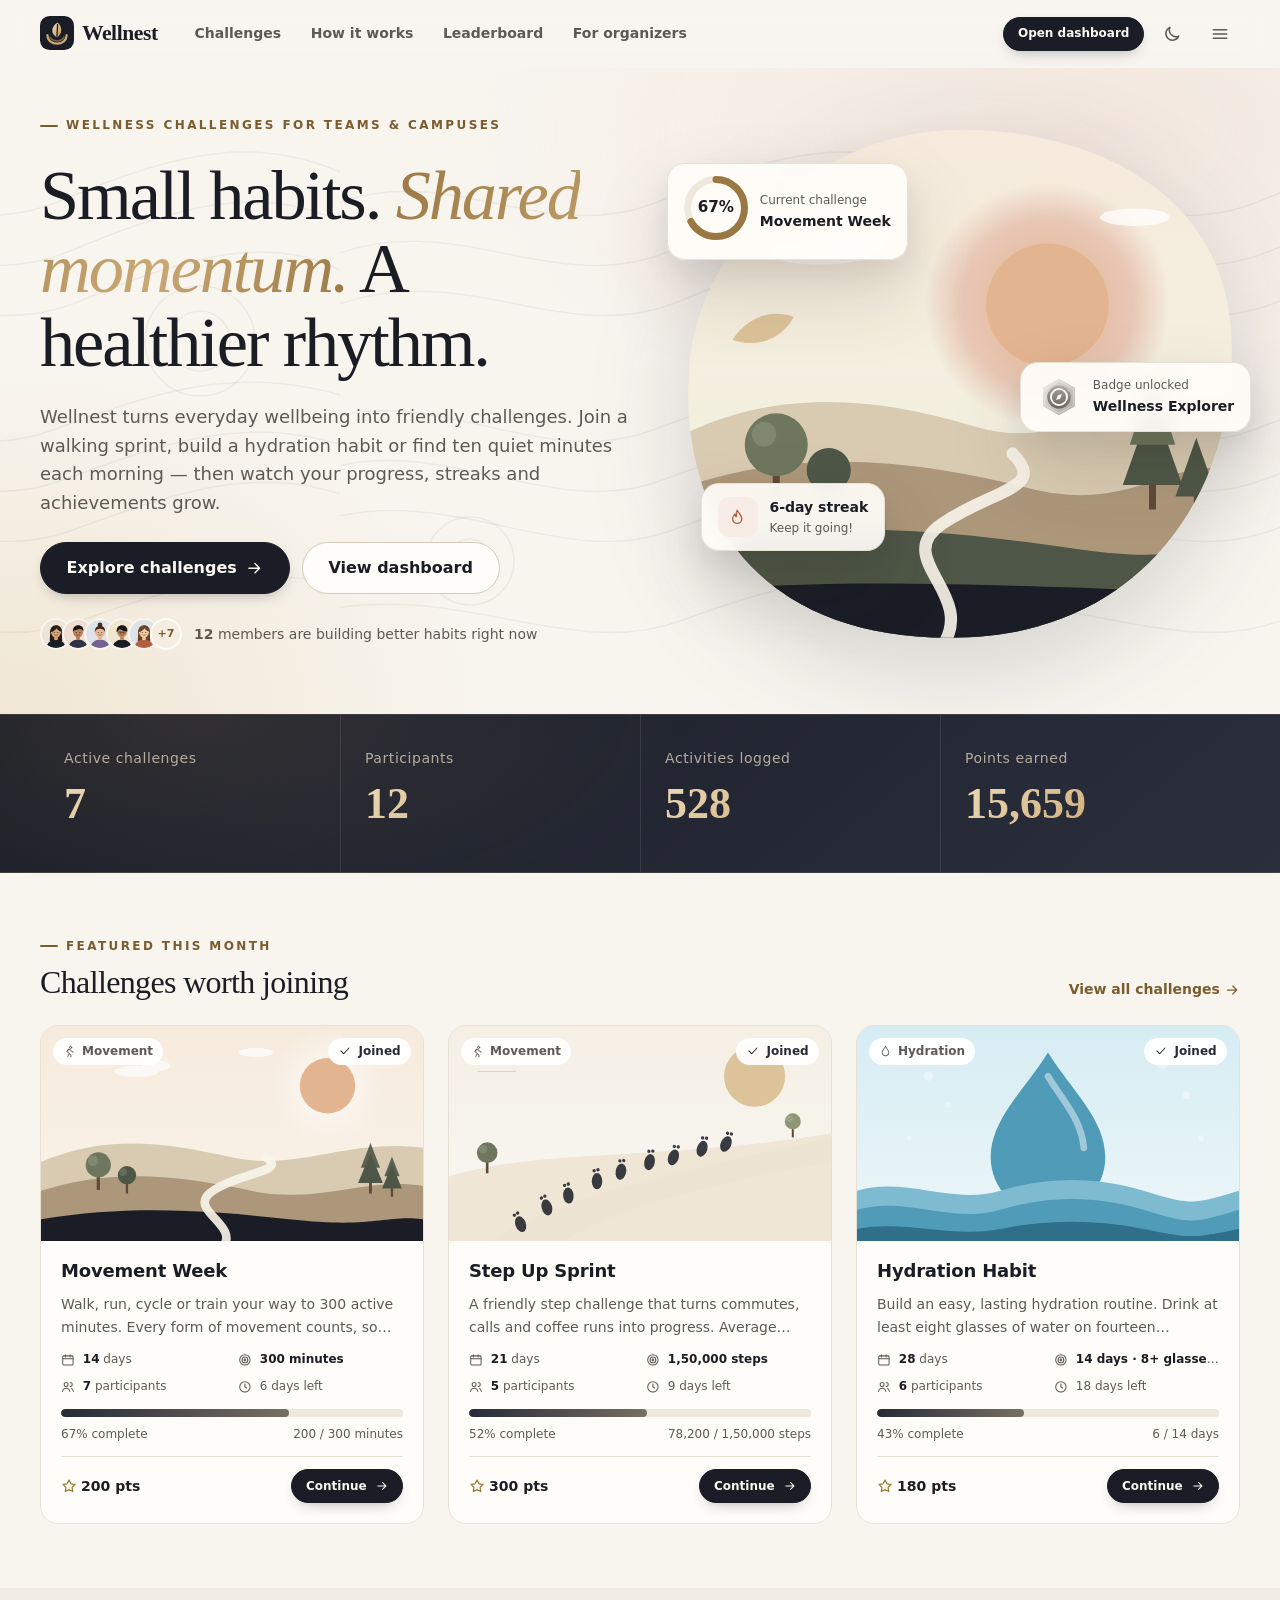
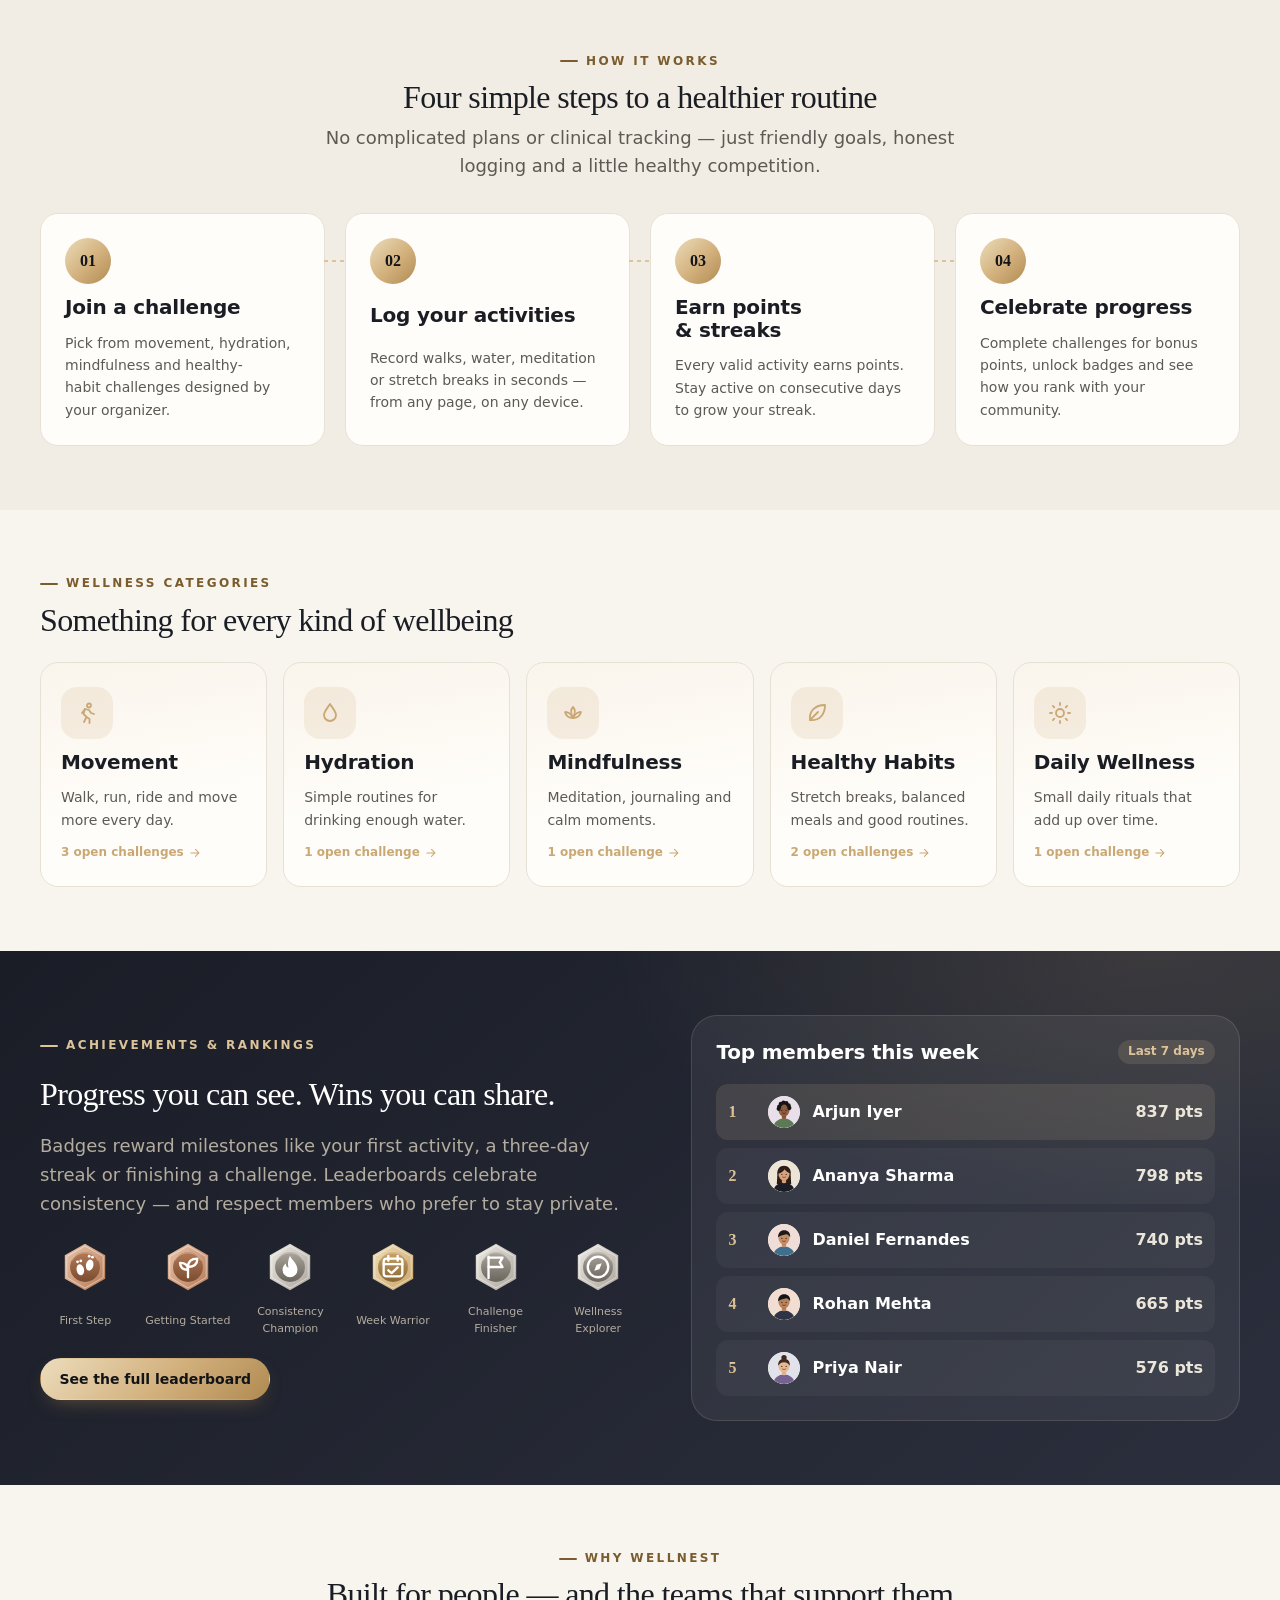
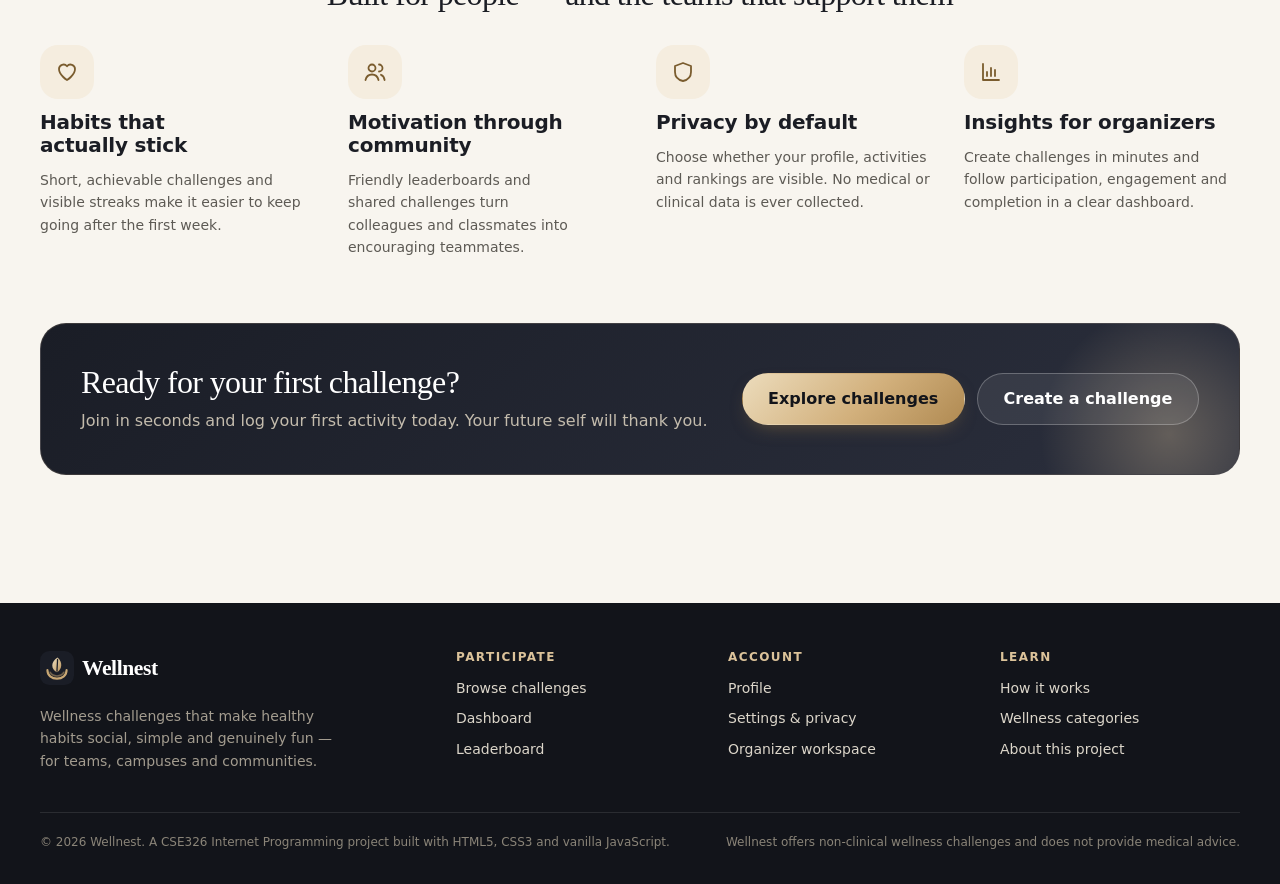
==== index.html @ 933dade9 "Build Wellnest wellness challenge platform Static HTML5/CSS3/vanilla JS app for CSE326: participant " ====
<!DOCTYPE html>
<html lang="en">
<head>
  <meta charset="UTF-8">
  <meta name="viewport" content="width=device-width, initial-scale=1">
  <title>Wellnest — Wellness challenges that build lasting habits</title>
  <meta name="description" content="Wellnest is a wellness challenge platform where organizations create non-clinical challenges and participants log activities, earn points, unlock achievements and climb leaderboards.">
  <meta name="theme-color" content="#1A1D26">
  <link rel="icon" href="static/assets/icons/favicon.svg" type="image/svg+xml">
  <link rel="stylesheet" href="static/css/main.css">
  <link rel="stylesheet" href="static/css/components.css">
  <link rel="stylesheet" href="static/css/pages.css">
  <link rel="stylesheet" href="static/css/responsive.css">
  <script src="static/js/theme-init.js"></script>
  <script type="module" src="static/js/pages/home.js"></script>
</head>
<body data-page="home">
  <a class="skip-link" href="#main">Skip to main content</a>
  <header class="site-header site-header--landing" id="site-header"></header>

  <main id="main" class="site-main site-main--flush" tabindex="-1">
    <!-- Hero -->
    <section class="hero" aria-labelledby="hero-title">
      <div class="container hero__inner">
        <div class="hero__copy reveal">
          <p class="eyebrow">Wellness challenges for teams &amp; campuses</p>
          <h1 id="hero-title" class="hero__title">Small habits. <em>Shared momentum.</em> A healthier rhythm.</h1>
          <p class="lead">Wellnest turns everyday wellbeing into friendly challenges. Join a walking sprint, build a hydration habit or find ten quiet minutes each morning — then watch your progress, streaks and achievements grow.</p>
          <div class="hero__actions">
            <a class="btn btn--primary btn--lg" href="challenges.html">Explore challenges
              <svg class="icon" aria-hidden="true"><use href="static/assets/icons/sprite.svg#arrow-right"></use></svg>
            </a>
            <a class="btn btn--lg" href="dashboard.html">View dashboard</a>
          </div>
          <div class="hero__social" data-hero-social>
            <div class="avatar-stack" data-hero-avatars></div>
            <p class="small muted"><strong data-hero-members>—</strong> members are building better habits right now</p>
          </div>
        </div>

        <div class="hero__visual" aria-hidden="true">
          <img class="hero__art" src="static/assets/images/backgrounds/hero-landscape.svg" alt="" width="640" height="600">
          <div class="float-card float-card--ring">
            <div data-hero-ring></div>
            <div>
              <p class="float-card__label">Current challenge</p>
              <p class="float-card__title" data-hero-challenge>Movement Week</p>
            </div>
          </div>
          <div class="float-card float-card--streak">
            <span class="float-card__icon"><svg class="icon"><use href="static/assets/icons/sprite.svg#flame"></use></svg></span>
            <div>
              <p class="float-card__title"><span data-hero-streak>0</span>-day streak</p>
              <p class="float-card__label">Keep it going!</p>
            </div>
          </div>
          <div class="float-card float-card--badge">
            <img src="static/assets/images/badges/consistency-champion.svg" alt="" width="44" height="44" data-hero-badge-img>
            <div>
              <p class="float-card__label">Badge unlocked</p>
              <p class="float-card__title" data-hero-badge>Consistency Champion</p>
            </div>
          </div>
        </div>
      </div>
    </section>

    <!-- Platform statistics -->
    <section class="stats-band" aria-labelledby="stats-title">
      <div class="container">
        <h2 id="stats-title" class="visually-hidden">Platform statistics</h2>
        <dl class="stats-band__grid" data-platform-stats>
          <div><dt>Active challenges</dt><dd data-stat="challenges">—</dd></div>
          <div><dt>Participants</dt><dd data-stat="participants">—</dd></div>
          <div><dt>Activities logged</dt><dd data-stat="activities">—</dd></div>
          <div><dt>Points earned</dt><dd data-stat="points">—</dd></div>
        </dl>
      </div>
    </section>

    <!-- Featured challenges -->
    <section class="section" aria-labelledby="featured-title">
      <div class="container">
        <div class="section-header">
          <div>
            <p class="eyebrow">Featured this month</p>
            <h2 id="featured-title">Challenges worth joining</h2>
          </div>
          <a class="link-btn" href="challenges.html">View all challenges
            <svg class="icon" aria-hidden="true"><use href="static/assets/icons/sprite.svg#arrow-right"></use></svg>
          </a>
        </div>
        <div class="card-grid" data-featured-challenges aria-live="polite">
          <div class="skeleton skeleton--card"></div>
          <div class="skeleton skeleton--card"></div>
          <div class="skeleton skeleton--card"></div>
        </div>
      </div>
    </section>

    <!-- How it works -->
    <section class="section section--tinted" id="how-it-works" aria-labelledby="how-title">
      <div class="container">
        <div class="section-header section-header--center">
          <div>
            <p class="eyebrow">How it works</p>
            <h2 id="how-title">Four simple steps to a healthier routine</h2>
            <p class="lead">No complicated plans or clinical tracking — just friendly goals, honest logging and a little healthy competition.</p>
          </div>
        </div>
        <ol class="steps" role="list">
          <li class="step">
            <span class="step__number">01</span>
            <h3>Join a challenge</h3>
            <p>Pick from movement, hydration, mindfulness and healthy-habit challenges designed by your organizer.</p>
          </li>
          <li class="step">
            <span class="step__number">02</span>
            <h3>Log your activities</h3>
            <p>Record walks, water, meditation or stretch breaks in seconds — from any page, on any device.</p>
          </li>
          <li class="step">
            <span class="step__number">03</span>
            <h3>Earn points &amp; streaks</h3>
            <p>Every valid activity earns points. Stay active on consecutive days to grow your streak.</p>
          </li>
          <li class="step">
            <span class="step__number">04</span>
            <h3>Celebrate progress</h3>
            <p>Complete challenges for bonus points, unlock badges and see how you rank with your community.</p>
          </li>
        </ol>
      </div>
    </section>

    <!-- Categories -->
    <section class="section" id="categories" aria-labelledby="categories-title">
      <div class="container">
        <div class="section-header">
          <div>
            <p class="eyebrow">Wellness categories</p>
            <h2 id="categories-title">Something for every kind of wellbeing</h2>
          </div>
        </div>
        <ul class="category-grid" role="list" data-categories></ul>
      </div>
    </section>

    <!-- Achievements & leaderboard preview -->
    <section class="section section--dark" aria-labelledby="community-title">
      <div class="container community">
        <div class="community__intro">
          <p class="eyebrow eyebrow--light">Achievements &amp; rankings</p>
          <h2 id="community-title">Progress you can see. Wins you can share.</h2>
          <p class="lead">Badges reward milestones like your first activity, a three-day streak or finishing a challenge. Leaderboards celebrate consistency — and respect members who prefer to stay private.</p>
          <div class="badge-showcase" data-badge-showcase></div>
          <a class="btn btn--accent" href="leaderboard.html">See the full leaderboard</a>
        </div>
        <div class="leader-preview" aria-labelledby="leader-preview-title">
          <div class="split">
            <h3 id="leader-preview-title">Top members this week</h3>
            <span class="pill">Last 7 days</span>
          </div>
          <ol class="leader-preview__list" role="list" data-leader-preview>
            <li class="skeleton skeleton--text"></li>
            <li class="skeleton skeleton--text"></li>
            <li class="skeleton skeleton--text"></li>
          </ol>
        </div>
      </div>
    </section>

    <!-- Benefits -->
    <section class="section" aria-labelledby="benefits-title">
      <div class="container">
        <div class="section-header section-header--center">
          <div>
            <p class="eyebrow">Why Wellnest</p>
            <h2 id="benefits-title">Built for people — and the teams that support them</h2>
          </div>
        </div>
        <div class="benefits">
          <article class="benefit">
            <span class="benefit__icon"><svg class="icon icon--lg" aria-hidden="true"><use href="static/assets/icons/sprite.svg#heart"></use></svg></span>
            <h3>Habits that actually stick</h3>
            <p>Short, achievable challenges and visible streaks make it easier to keep going after the first week.</p>
          </article>
          <article class="benefit">
            <span class="benefit__icon"><svg class="icon icon--lg" aria-hidden="true"><use href="static/assets/icons/sprite.svg#users"></use></svg></span>
            <h3>Motivation through community</h3>
            <p>Friendly leaderboards and shared challenges turn colleagues and classmates into encouraging teammates.</p>
          </article>
          <article class="benefit">
            <span class="benefit__icon"><svg class="icon icon--lg" aria-hidden="true"><use href="static/assets/icons/sprite.svg#shield"></use></svg></span>
            <h3>Privacy by default</h3>
            <p>Choose whether your profile, activities and rankings are visible. No medical or clinical data is ever collected.</p>
          </article>
          <article class="benefit">
            <span class="benefit__icon"><svg class="icon icon--lg" aria-hidden="true"><use href="static/assets/icons/sprite.svg#chart"></use></svg></span>
            <h3>Insights for organizers</h3>
            <p>Create challenges in minutes and follow participation, engagement and completion in a clear dashboard.</p>
          </article>
        </div>
      </div>
    </section>

    <!-- Final call to action -->
    <section class="section section--flush-top" aria-labelledby="cta-title">
      <div class="container">
        <div class="cta-band">
          <div>
            <h2 id="cta-title">Ready for your first challenge?</h2>
            <p>Join in seconds and log your first activity today. Your future self will thank you.</p>
          </div>
          <div class="cluster">
            <a class="btn btn--accent btn--lg" href="challenges.html">Explore challenges</a>
            <a class="btn btn--lg btn--on-dark" href="organizer.html">Create a challenge</a>
          </div>
        </div>
      </div>
    </section>
  </main>

  <footer class="site-footer" id="site-footer"></footer>
  <div id="sr-announcer" class="visually-hidden" aria-live="polite" aria-atomic="true"></div>
</body>
</html>
---- static/css/main.css ----
/* ==========================================================================
   Wellnest — main.css
   Design tokens, reset, base typography, layout primitives, header & footer.
   ========================================================================== */

/* ---------- 1. Design tokens (CSS custom properties) ----------
   Palette: midnight ink, warm ivory and champagne gold,
   with muted clay and stone as supporting neutrals. */
:root {
  /* Midnight ink — primary brand colour */
  --ink-950: #0b0c10;
  --ink-900: #12141a;
  --ink-800: #1a1d26;
  --ink-700: #272b37;
  --ink-600: #3a3f4f;
  --ink-500: #5a6072;

  /* Champagne gold — accent */
  --gold-700: #7a5c2e;
  --gold-600: #9a7743;
  --gold-500: #b8925a;
  --gold-400: #c9a874;
  --gold-300: #dcc39a;
  --gold-200: #ebdcc0;
  --gold-100: #f6efe2;

  /* Clay & stone — supporting neutrals */
  --clay-400: #c4907c;
  --clay-200: #ecd5ca;
  --clay-100: #f7ece6;
  --stone-400: #a39b8e;
  --stone-300: #c9c1b4;
  --stone-200: #e4ded3;
  --stone-100: #f1ece4;
  --ivory: #faf7f2;
  --ink-text: #1b1d24;

  /* Signature gradients */
  --gradient-ink: linear-gradient(140deg, #1a1d26 0%, #2b2f3d 100%);
  --gradient-gold: linear-gradient(135deg, #ecdcbc 0%, #d2b07c 55%, #b08a52 100%);

  /* Category colours — muted jewel tones */
  --cat-movement: #b0603f;
  --cat-hydration: #3f6f8c;
  --cat-mindfulness: #75628f;
  --cat-healthy-habits: #5b7a55;
  --cat-daily-wellness: #9a752b;

  /* Semantic tokens — light theme */
  --color-bg: #f8f5ef;
  --color-bg-alt: #f2ede4;
  --color-surface: #fffdf9;
  --color-surface-2: #f6f2ea;
  --color-surface-3: #eee8dd;
  --color-elevated: #fffdf9;
  --color-text: var(--ink-text);
  --color-text-muted: #5d5a54;
  --color-text-subtle: #75716a;
  --color-border: #e7e0d4;
  --color-border-strong: #d4cab9;
  --color-primary: var(--ink-800);
  --color-primary-hover: var(--ink-700);
  --color-on-primary: #fbf8f2;
  --color-accent: var(--gold-300);
  --color-on-accent: var(--ink-900);
  --color-highlight: #f5eddf;
  --color-link: var(--gold-700);
  --color-success: #3f7a57;
  --color-success-bg: #e7f0e9;
  --color-warning: #8f6418;
  --color-warning-bg: #f7eed9;
  --color-danger: #a8443a;
  --color-danger-bg: #f8e6e2;
  --color-info: #3d6680;
  --color-info-bg: #e5edf2;
  --color-focus: var(--gold-600);
  --color-overlay: rgba(11, 12, 16, 0.5);
  --chart-grid: #ebe4d8;

  /* Typography */
  --font-sans: ui-sans-serif, system-ui, -apple-system, "Segoe UI", Roboto, "Helvetica Neue", Arial, sans-serif;
  --font-display: "Iowan Old Style", "Palatino Linotype", Palatino, "Book Antiqua", ui-serif, Georgia, serif;
  --font-mono: ui-monospace, "SF Mono", Menlo, Consolas, monospace;
  --text-xs: 0.75rem;
  --text-sm: 0.875rem;
  --text-base: 1rem;
  --text-md: 1.125rem;
  --text-lg: 1.25rem;
  --text-xl: 1.5rem;
  --text-2xl: clamp(1.6rem, 1.3rem + 1.2vw, 2rem);
  --text-3xl: clamp(2rem, 1.5rem + 2vw, 2.75rem);
  --text-hero: clamp(2.5rem, 1.6rem + 4vw, 4.4rem);
  --leading-tight: 1.15;
  --leading-normal: 1.6;

  /* Spacing scale */
  --space-1: 0.25rem;
  --space-2: 0.5rem;
  --space-3: 0.75rem;
  --space-4: 1rem;
  --space-5: 1.25rem;
  --space-6: 1.5rem;
  --space-8: 2rem;
  --space-10: 2.5rem;
  --space-12: 3rem;
  --space-16: 4rem;
  --space-20: 5rem;

  /* Shape & depth — soft, warm-toned shadows */
  --radius-sm: 8px;
  --radius-md: 12px;
  --radius-lg: 18px;
  --radius-xl: 26px;
  --radius-pill: 999px;
  --shadow-xs: 0 1px 2px rgba(26, 29, 38, 0.05);
  --shadow-sm: 0 1px 3px rgba(26, 29, 38, 0.05), 0 6px 16px rgba(60, 46, 26, 0.04);
  --shadow-md: 0 4px 12px rgba(26, 29, 38, 0.05), 0 16px 40px rgba(60, 46, 26, 0.08);
  --shadow-lg: 0 14px 30px rgba(26, 29, 38, 0.08), 0 34px 80px rgba(60, 46, 26, 0.14);

  /* Motion */
  --ease-out: cubic-bezier(0.22, 1, 0.36, 1);
  --duration-fast: 140ms;
  --duration: 240ms;
  --duration-slow: 420ms;

  /* Layout */
  --container: 1200px;
  --header-height: 68px;
  --gutter: clamp(1rem, 0.5rem + 2vw, 2rem);

  color-scheme: light;
}

/* Dark theme tokens: applied explicitly ... */
:root[data-theme="dark"] {
  --color-bg: #0e0f13;
  --color-bg-alt: #121318;
  --color-surface: #16181e;
  --color-surface-2: #1b1d24;
  --color-surface-3: #23252e;
  --color-elevated: #1c1e26;
  --color-text: #efe9de;
  --color-text-muted: #aba497;
  --color-text-subtle: #8c8579;
  --color-border: #2a2c35;
  --color-border-strong: #3a3c47;
  --color-primary: var(--gold-300);
  --color-primary-hover: var(--gold-200);
  --color-on-primary: var(--ink-950);
  --color-accent: var(--gold-300);
  --color-on-accent: var(--ink-950);
  --color-highlight: #252119;
  --color-link: var(--gold-300);
  --color-success: #8cc7a0;
  --color-success-bg: #17271e;
  --color-warning: #e2bb72;
  --color-warning-bg: #2e2515;
  --color-danger: #e8958a;
  --color-danger-bg: #33191a;
  --color-info: #93bcd6;
  --color-info-bg: #152431;
  --color-focus: var(--gold-300);
  --color-overlay: rgba(0, 0, 0, 0.65);
  --chart-grid: #262833;
  --cat-movement: #d98a69;
  --cat-hydration: #7fb0cc;
  --cat-mindfulness: #a895c4;
  --cat-healthy-habits: #95b58c;
  --cat-daily-wellness: #d4ad5e;
  --shadow-xs: 0 1px 2px rgba(0, 0, 0, 0.3);
  --shadow-sm: 0 1px 3px rgba(0, 0, 0, 0.35);
  --shadow-md: 0 10px 28px rgba(0, 0, 0, 0.4);
  --shadow-lg: 0 28px 70px rgba(0, 0, 0, 0.55);
  color-scheme: dark;
}

/* ... or automatically (before JavaScript runs) when the OS is dark */
@media (prefers-color-scheme: dark) {
  :root:not([data-theme="light"]):not([data-theme="dark"]) {
    --color-bg: #0e0f13;
    --color-bg-alt: #121318;
    --color-surface: #16181e;
    --color-surface-2: #1b1d24;
    --color-surface-3: #23252e;
    --color-elevated: #1c1e26;
    --color-text: #efe9de;
    --color-text-muted: #aba497;
    --color-text-subtle: #8c8579;
    --color-border: #2a2c35;
    --color-border-strong: #3a3c47;
    --color-primary: var(--gold-300);
    --color-primary-hover: var(--gold-200);
    --color-on-primary: var(--ink-950);
    --color-accent: var(--gold-300);
    --color-on-accent: var(--ink-950);
    --color-highlight: #252119;
    --color-link: var(--gold-300);
    --color-success: #8cc7a0;
    --color-success-bg: #17271e;
    --color-warning: #e2bb72;
    --color-warning-bg: #2e2515;
    --color-danger: #e8958a;
    --color-danger-bg: #33191a;
    --color-info: #93bcd6;
    --color-info-bg: #152431;
    --color-focus: var(--gold-300);
    --color-overlay: rgba(0, 0, 0, 0.65);
    --chart-grid: #262833;
    --cat-movement: #d98a69;
    --cat-hydration: #7fb0cc;
    --cat-mindfulness: #a895c4;
    --cat-healthy-habits: #95b58c;
    --cat-daily-wellness: #d4ad5e;
    --shadow-xs: 0 1px 2px rgba(0, 0, 0, 0.3);
    --shadow-sm: 0 1px 3px rgba(0, 0, 0, 0.35);
    --shadow-md: 0 10px 28px rgba(0, 0, 0, 0.4);
    --shadow-lg: 0 28px 70px rgba(0, 0, 0, 0.55);
    color-scheme: dark;
}
}

/* ---------- 2. Reset & base ---------- */
*,
*::before,
*::after {
  box-sizing: border-box;
}

* {
  margin: 0;
}

html {
  -webkit-text-size-adjust: 100%;
  scroll-behavior: smooth;
  scroll-padding-top: calc(var(--header-height) + 1rem);
}

body {
  min-height: 100vh;
  display: flex;
  flex-direction: column;
  background-color: var(--color-bg);
  color: var(--color-text);
  font-family: var(--font-sans);
  font-size: var(--text-base);
  line-height: var(--leading-normal);
  -webkit-font-smoothing: antialiased;
  text-rendering: optimizeLegibility;
  transition: background-color var(--duration) ease, color var(--duration) ease;
}

img,
svg,
picture {
  display: block;
  max-width: 100%;
}

img {
  height: auto;
}

input,
button,
textarea,
select {
  font: inherit;
  color: inherit;
}

button {
  cursor: pointer;
  background: none;
  border: 0;
}

button:disabled {
  cursor: not-allowed;
}

a {
  color: var(--color-link);
  text-decoration-thickness: 1px;
  text-underline-offset: 3px;
}

a:hover {
  text-decoration-thickness: 2px;
}

ul[role="list"],
ol[role="list"] {
  list-style: none;
  padding: 0;
}

table {
  border-collapse: collapse;
  width: 100%;
}

::selection {
  background: var(--gold-300);
  color: var(--ink-900);
}

/* Visible, consistent keyboard focus */
:focus-visible {
  outline: 3px solid var(--color-focus);
  outline-offset: 2px;
  border-radius: 6px;
}

:focus:not(:focus-visible) {
  outline: none;
}

/* ---------- 3. Typography ---------- */
h1,
h2,
h3,
h4 {
  line-height: var(--leading-tight);
  color: var(--color-text);
  text-wrap: balance;
}

h1,
h2,
.display {
  font-family: var(--font-display);
  font-weight: 500;
  letter-spacing: -0.02em;
}

h1 {
  font-size: var(--text-3xl);
}

h2 {
  font-size: var(--text-2xl);
}

h3 {
  font-size: var(--text-lg);
  font-weight: 650;
  letter-spacing: -0.01em;
}

h4 {
  font-size: var(--text-base);
  font-weight: 650;
}

p {
  text-wrap: pretty;
}

.eyebrow {
  display: inline-flex;
  align-items: center;
  gap: var(--space-2);
  font-size: var(--text-xs);
  font-weight: 700;
  letter-spacing: 0.2em;
  text-transform: uppercase;
  color: var(--color-link);
}

.eyebrow::before {
  content: "";
  width: 18px;
  height: 2px;
  border-radius: 2px;
  background: currentColor;
}

.lead {
  font-size: var(--text-md);
  color: var(--color-text-muted);
  max-width: 60ch;
}

.muted {
  color: var(--color-text-muted);
}

.small {
  font-size: var(--text-sm);
}

.tabular {
  font-variant-numeric: tabular-nums;
}

/* ---------- 4. Layout primitives ---------- */
.container {
  width: min(100% - 2 * var(--gutter), var(--container));
  margin-inline: auto;
}

.site-main {
  flex: 1;
  padding-block: var(--space-8) var(--space-16);
}

.site-main--flush {
  padding-top: 0;
}

.section {
  padding-block: var(--space-16);
}

.section-header {
  display: flex;
  flex-wrap: wrap;
  align-items: flex-end;
  justify-content: space-between;
  gap: var(--space-4);
  margin-bottom: var(--space-6);
}

.section-header > div {
  display: grid;
  gap: var(--space-2);
}

.section-title {
  font-size: var(--text-xl);
  font-family: var(--font-display);
  font-weight: 600;
}

.stack {
  display: grid;
  gap: var(--space-4);
}

.cluster {
  display: flex;
  flex-wrap: wrap;
  align-items: center;
  gap: var(--space-3);
}

.split {
  display: flex;
  align-items: center;
  justify-content: space-between;
  gap: var(--space-4);
}

.visually-hidden {
  position: absolute !important;
  width: 1px;
  height: 1px;
  padding: 0;
  margin: -1px;
  overflow: hidden;
  clip: rect(0 0 0 0);
  white-space: nowrap;
  border: 0;
}

.skip-link {
  position: absolute;
  left: var(--space-4);
  top: -100px;
  z-index: 1000;
  padding: var(--space-2) var(--space-4);
  border-radius: var(--radius-sm);
  background: var(--color-primary);
  color: var(--color-on-primary);
  font-weight: 600;
  transition: top var(--duration-fast) ease;
}

.skip-link:focus {
  top: var(--space-3);
}

[hidden] {
  display: none !important;
}

/* ---------- 5. Site header & navigation ---------- */
.site-header {
  position: sticky;
  top: 0;
  z-index: 100;
  height: var(--header-height);
  background: color-mix(in srgb, var(--color-bg) 82%, transparent);
  backdrop-filter: saturate(160%) blur(14px);
  -webkit-backdrop-filter: saturate(160%) blur(14px);
  border-bottom: 1px solid transparent;
  transition: border-color var(--duration) ease, box-shadow var(--duration) ease;
}

.site-header.is-scrolled {
  border-bottom-color: var(--color-border);
  box-shadow: var(--shadow-xs);
}

.header-inner {
  height: 100%;
  display: flex;
  align-items: center;
  gap: var(--space-6);
}

.brand {
  display: inline-flex;
  align-items: center;
  gap: var(--space-2);
  color: var(--color-text);
  text-decoration: none;
  font-family: var(--font-display);
  font-size: 1.35rem;
  font-weight: 650;
  letter-spacing: -0.02em;
  flex-shrink: 0;
}

.brand img {
  width: 34px;
  height: 34px;
}

.brand:hover {
  text-decoration: none;
}

.primary-nav {
  flex: 1;
}

.nav-list {
  display: flex;
  align-items: center;
  gap: var(--space-1);
  list-style: none;
  padding: 0;
}

.nav-link {
  position: relative;
  display: inline-flex;
  align-items: center;
  gap: var(--space-2);
  padding: 0.5rem 0.8rem;
  border-radius: var(--radius-pill);
  color: var(--color-text-muted);
  font-size: var(--text-sm);
  font-weight: 600;
  text-decoration: none;
  transition: color var(--duration-fast) ease, background-color var(--duration-fast) ease;
}

.nav-link:hover {
  color: var(--color-text);
  background: var(--color-surface-3);
  text-decoration: none;
}

.nav-link[aria-current="page"] {
  color: var(--color-text);
  background: var(--color-highlight);
}

.nav-link[aria-current="page"]::after {
  content: "";
  position: absolute;
  left: 50%;
  bottom: 2px;
  width: 4px;
  height: 4px;
  border-radius: 50%;
  background: var(--color-link);
  transform: translateX(-50%);
}

.nav-link .icon {
  display: none;
}

.header-actions {
  display: flex;
  align-items: center;
  gap: var(--space-2);
  margin-left: auto;
}

.header-avatar {
  display: inline-flex;
  border-radius: 50%;
  padding: 2px;
  border: 2px solid var(--color-border);
  transition: border-color var(--duration-fast) ease;
}

.header-avatar:hover {
  border-color: var(--gold-300);
}

.header-avatar img {
  width: 34px;
  height: 34px;
  border-radius: 50%;
}

.role-switch {
  display: inline-flex;
  padding: 3px;
  border-radius: var(--radius-pill);
  background: var(--color-surface-3);
  font-size: var(--text-xs);
  font-weight: 700;
}

.role-switch a {
  padding: 0.35rem 0.75rem;
  border-radius: var(--radius-pill);
  color: var(--color-text-muted);
  text-decoration: none;
}

.role-switch a[aria-current="true"] {
  background: var(--color-surface);
  color: var(--color-text);
  box-shadow: var(--shadow-xs);
}

.menu-toggle {
  display: none;
}

/* Mobile drawer (activated in responsive.css) */
.mobile-drawer {
  position: fixed;
  inset: 0;
  z-index: 300;
  display: none;
}

.mobile-drawer.is-open {
  display: block;
}

.mobile-drawer__backdrop {
  position: absolute;
  inset: 0;
  background: var(--color-overlay);
  animation: fade-in var(--duration) ease;
}

.mobile-drawer__panel {
  position: absolute;
  top: 0;
  right: 0;
  bottom: 0;
  width: min(86vw, 340px);
  display: flex;
  flex-direction: column;
  gap: var(--space-4);
  padding: var(--space-5);
  overflow-y: auto;
  background: var(--color-surface);
  box-shadow: var(--shadow-lg);
  animation: slide-in-right var(--duration-slow) var(--ease-out);
}

.mobile-drawer__list {
  display: grid;
  gap: var(--space-1);
  list-style: none;
  padding: 0;
}

.mobile-drawer__list .nav-link {
  width: 100%;
  padding: 0.8rem 1rem;
  font-size: var(--text-base);
  border-radius: var(--radius-md);
}

.mobile-drawer__list .nav-link .icon {
  display: block;
}

.mobile-drawer__list .nav-link[aria-current="page"]::after {
  display: none;
}

/* Bottom tab bar for app pages on small screens */
.tab-bar {
  display: none;
}

/* ---------- 6. Footer ---------- */
.site-footer {
  margin-top: auto;
  padding-block: var(--space-12) var(--space-8);
  background: var(--ink-900);
  color: #dcd6ca;
}

.site-footer a {
  color: #dcd6ca;
  text-decoration: none;
}

.site-footer a:hover {
  color: var(--gold-300);
  text-decoration: underline;
}

.footer-grid {
  display: grid;
  grid-template-columns: 1.6fr repeat(3, 1fr);
  gap: var(--space-8);
}

.footer-brand p {
  margin-top: var(--space-3);
  max-width: 34ch;
  color: #a39c8f;
  font-size: var(--text-sm);
}

.footer-brand .brand {
  color: #fff;
}

.footer-col h2 {
  margin-bottom: var(--space-3);
  font-family: var(--font-sans);
  font-size: var(--text-xs);
  font-weight: 700;
  letter-spacing: 0.12em;
  text-transform: uppercase;
  color: var(--gold-300);
}

.footer-col ul {
  display: grid;
  gap: var(--space-2);
  list-style: none;
  padding: 0;
  font-size: var(--text-sm);
}

.footer-bottom {
  display: flex;
  flex-wrap: wrap;
  justify-content: space-between;
  gap: var(--space-3);
  margin-top: var(--space-10);
  padding-top: var(--space-5);
  border-top: 1px solid rgba(255, 255, 255, 0.1);
  font-size: var(--text-xs);
  color: #8a8478;
}

/* ---------- 7. Keyframes ---------- */
@keyframes fade-in {
  from { opacity: 0; }
  to { opacity: 1; }
}

@keyframes rise-in {
  from { opacity: 0; transform: translateY(12px); }
  to { opacity: 1; transform: translateY(0); }
}

@keyframes scale-in {
  from { opacity: 0; transform: translateY(8px) scale(0.97); }
  to { opacity: 1; transform: translateY(0) scale(1); }
}

@keyframes slide-in-right {
  from { transform: translateX(100%); }
  to { transform: translateX(0); }
}

@keyframes shimmer {
  from { background-position: -400px 0; }
  to { background-position: 400px 0; }
}

@keyframes float {
  0%, 100% { transform: translateY(0); }
  50% { transform: translateY(-8px); }
}

@keyframes pulse-ring {
  0% { box-shadow: 0 0 0 0 rgba(201, 168, 116, 0.55); }
  100% { box-shadow: 0 0 0 12px rgba(201, 168, 116, 0); }
}

/* Page entrance */
.reveal {
  animation: rise-in var(--duration-slow) var(--ease-out) both;
}
---- static/css/components.css ----
/* ==========================================================================
   Wellnest — components.css
   Reusable UI components: buttons, surfaces, forms, modal, toast, tabs,
   progress, tables, challenge cards, badges, charts, empty/loading states.
   ========================================================================== */

/* ---------- Icons ---------- */
.icon {
  display: inline-block;
  width: 1.15em;
  height: 1.15em;
  flex-shrink: 0;
  vertical-align: -0.2em;
}

.icon--lg {
  width: 1.5rem;
  height: 1.5rem;
}

/* ---------- Buttons ---------- */
.btn {
  --btn-bg: var(--color-surface);
  --btn-fg: var(--color-text);
  --btn-border: var(--color-border-strong);
  display: inline-flex;
  align-items: center;
  justify-content: center;
  gap: var(--space-2);
  min-height: 42px;
  padding: 0.6rem 1.15rem;
  border: 1px solid var(--btn-border);
  border-radius: var(--radius-pill);
  background: var(--btn-bg);
  color: var(--btn-fg);
  font-size: var(--text-sm);
  font-weight: 650;
  line-height: 1.2;
  text-decoration: none;
  white-space: nowrap;
  transition: background-color var(--duration-fast) ease, border-color var(--duration-fast) ease,
    transform var(--duration-fast) ease, box-shadow var(--duration-fast) ease, color var(--duration-fast) ease;
}

.btn:hover {
  text-decoration: none;
  border-color: var(--color-text-subtle);
}

.btn:active:not(:disabled) {
  transform: translateY(1px) scale(0.99);
}

.btn:disabled,
.btn[aria-disabled="true"] {
  opacity: 0.55;
}

.btn--primary {
  --btn-bg: var(--color-primary);
  --btn-fg: var(--color-on-primary);
  --btn-border: var(--color-primary);
  box-shadow: 0 6px 16px -8px rgba(26, 29, 38, 0.45);
}

.btn--primary:hover {
  --btn-bg: var(--color-primary-hover);
  --btn-border: var(--color-primary-hover);
}

.btn--accent {
  --btn-bg: var(--gold-300);
  --btn-fg: var(--ink-900);
  --btn-border: transparent;
  background-image: var(--gradient-gold);
  box-shadow: 0 8px 20px -10px rgba(154, 119, 67, 0.7);
}

.btn--accent:hover {
  --btn-border: transparent;
  filter: brightness(1.05) saturate(1.05);
}

.btn--ghost {
  --btn-bg: transparent;
  --btn-border: transparent;
}

.btn--ghost:hover {
  --btn-bg: var(--color-surface-3);
  --btn-border: transparent;
}

.btn--danger {
  --btn-bg: var(--color-danger);
  --btn-fg: #fff;
  --btn-border: var(--color-danger);
}

.btn--danger-outline {
  --btn-fg: var(--color-danger);
  --btn-border: color-mix(in srgb, var(--color-danger) 45%, transparent);
}

.btn--sm {
  min-height: 34px;
  padding: 0.4rem 0.85rem;
  font-size: var(--text-xs);
}

.btn--lg {
  min-height: 52px;
  padding: 0.8rem 1.6rem;
  font-size: var(--text-base);
}

.btn--block {
  width: 100%;
}

.icon-btn {
  position: relative;
  display: inline-grid;
  place-items: center;
  width: 40px;
  height: 40px;
  border-radius: 50%;
  color: var(--color-text-muted);
  transition: background-color var(--duration-fast) ease, color var(--duration-fast) ease;
}

.icon-btn:hover {
  background: var(--color-surface-3);
  color: var(--color-text);
}

.icon-btn .icon {
  width: 20px;
  height: 20px;
}

.icon-btn--sm {
  width: 32px;
  height: 32px;
}

.icon-btn--sm .icon {
  width: 16px;
  height: 16px;
}

.count-dot {
  position: absolute;
  top: 4px;
  right: 3px;
  min-width: 17px;
  height: 17px;
  padding: 0 4px;
  border-radius: var(--radius-pill);
  background: var(--color-danger);
  color: #fff;
  font-size: 10px;
  font-weight: 700;
  line-height: 17px;
  text-align: center;
}

.link-btn {
  display: inline-flex;
  align-items: center;
  gap: var(--space-1);
  color: var(--color-link);
  font-size: var(--text-sm);
  font-weight: 650;
  text-decoration: none;
}

.link-btn:hover {
  text-decoration: underline;
}

.link-btn .icon {
  transition: transform var(--duration-fast) ease;
}

.link-btn:hover .icon {
  transform: translateX(3px);
}

/* ---------- Surfaces ---------- */
.panel {
  position: relative;
  padding: var(--space-6);
  border: 1px solid var(--color-border);
  border-radius: var(--radius-lg);
  background: var(--color-surface);
  box-shadow: var(--shadow-xs);
}

.panel--flat {
  box-shadow: none;
  background: var(--color-surface-2);
  border-color: transparent;
}

.panel--tinted {
  background: linear-gradient(160deg, var(--color-highlight), var(--color-surface) 70%);
}

.panel__header {
  display: flex;
  align-items: center;
  justify-content: space-between;
  gap: var(--space-3);
  margin-bottom: var(--space-5);
}

.panel__header h2,
.panel__header h3 {
  font-family: var(--font-sans);
  font-size: var(--text-md);
  font-weight: 700;
  letter-spacing: -0.01em;
}

.panel__header p {
  font-size: var(--text-sm);
  color: var(--color-text-muted);
}

.divider {
  height: 1px;
  border: 0;
  background: var(--color-border);
  margin-block: var(--space-5);
}

/* ---------- Pills, tags & status ---------- */
.pill {
  display: inline-flex;
  align-items: center;
  gap: 0.35rem;
  padding: 0.25rem 0.65rem;
  border-radius: var(--radius-pill);
  background: var(--color-surface-3);
  color: var(--color-text-muted);
  font-size: var(--text-xs);
  font-weight: 650;
  line-height: 1.3;
  white-space: nowrap;
}

.pill .icon {
  width: 13px;
  height: 13px;
}

/* Category pills use attribute selectors to pick their colour */
.pill[data-category] {
  --cat: var(--color-text-muted);
  color: var(--cat);
  background: color-mix(in srgb, var(--cat) 13%, transparent);
}

[data-category="movement"] { --cat: var(--cat-movement); }
[data-category="hydration"] { --cat: var(--cat-hydration); }
[data-category="mindfulness"] { --cat: var(--cat-mindfulness); }
[data-category="healthy-habits"] { --cat: var(--cat-healthy-habits); }
[data-category="daily-wellness"] { --cat: var(--cat-daily-wellness); }

.status {
  display: inline-flex;
  align-items: center;
  gap: 0.4rem;
  padding: 0.25rem 0.65rem;
  border-radius: var(--radius-pill);
  font-size: var(--text-xs);
  font-weight: 700;
  text-transform: capitalize;
  white-space: nowrap;
  background: var(--color-surface-3);
  color: var(--color-text-muted);
}

.status::before {
  content: "";
  width: 7px;
  height: 7px;
  border-radius: 50%;
  background: currentColor;
}

.status[data-status="active"] { background: var(--color-success-bg); color: var(--color-success); }
.status[data-status="upcoming"] { background: var(--color-info-bg); color: var(--color-info); }
.status[data-status="paused"] { background: var(--color-warning-bg); color: var(--color-warning); }
.status[data-status="completed"] { background: var(--color-highlight); color: var(--color-link); }
.status[data-status="archived"] { background: var(--color-surface-3); color: var(--color-text-subtle); }
.status[data-status="draft"] { background: var(--clay-100); color: #94533c; }
.status[data-status="joined"] { background: var(--gold-100); color: var(--ink-700); }
.status[data-status="left"] { background: var(--color-surface-3); color: var(--color-text-subtle); }
.status[data-status="joined"]::before,
.status:has(.icon)::before { display: none; }

:root[data-theme="dark"] .status[data-status="draft"] { background: #33231c; color: #e4b29e; }
:root[data-theme="dark"] .status[data-status="joined"] { background: #2b2518; color: var(--gold-300); }

/* ---------- Avatars ---------- */
.avatar {
  width: 40px;
  height: 40px;
  border-radius: 50%;
  flex-shrink: 0;
  background: var(--color-surface-3);
  object-fit: cover;
}

.avatar--xs { width: 26px; height: 26px; }
.avatar--sm { width: 32px; height: 32px; }
.avatar--lg { width: 56px; height: 56px; }
.avatar--xl { width: 96px; height: 96px; }

.avatar-stack {
  display: flex;
  align-items: center;
}

.avatar-stack .avatar {
  border: 2px solid var(--color-surface);
  margin-left: -10px;
}

.avatar-stack .avatar:first-child {
  margin-left: 0;
}

.avatar-stack__more {
  display: grid;
  place-items: center;
  margin-left: -10px;
  width: 32px;
  height: 32px;
  border-radius: 50%;
  border: 2px solid var(--color-surface);
  background: var(--color-highlight);
  color: var(--color-link);
  font-size: 11px;
  font-weight: 700;
}

.person {
  display: flex;
  align-items: center;
  gap: var(--space-3);
  min-width: 0;
}

.person__name {
  font-weight: 650;
  line-height: 1.25;
}

.person__meta {
  font-size: var(--text-xs);
  color: var(--color-text-muted);
}

/* ---------- Stat tiles ---------- */
.stat-grid {
  display: grid;
  grid-template-columns: repeat(4, minmax(0, 1fr));
  gap: var(--space-4);
}

.stat {
  position: relative;
  display: grid;
  gap: var(--space-1);
  padding: var(--space-5);
  border: 1px solid var(--color-border);
  border-radius: var(--radius-lg);
  background: var(--color-surface);
  overflow: hidden;
}

.stat__icon {
  display: grid;
  place-items: center;
  width: 38px;
  height: 38px;
  margin-bottom: var(--space-2);
  border-radius: 12px;
  background: var(--color-highlight);
  color: var(--color-link);
}

.stat__value {
  font-family: var(--font-display);
  font-size: 2rem;
  font-weight: 600;
  line-height: 1.1;
  font-variant-numeric: tabular-nums;
}

.stat__label {
  font-size: var(--text-sm);
  font-weight: 600;
  color: var(--color-text-muted);
}

.stat__meta {
  font-size: var(--text-xs);
  color: var(--color-text-subtle);
}

.stat--feature {
  background: var(--gradient-ink);
  border-color: transparent;
  color: #fff;
}

.stat--feature .stat__label,
.stat--feature .stat__meta {
  color: #cbc4b7;
}

.stat--feature .stat__icon {
  background: rgba(220, 195, 154, 0.16);
  color: var(--gold-300);
}

.stat--feature::after {
  content: "";
  position: absolute;
  right: -40px;
  top: -40px;
  width: 140px;
  height: 140px;
  border-radius: 50%;
  background: radial-gradient(circle, rgba(220, 195, 154, 0.3), transparent 70%);
}

.trend {
  display: inline-flex;
  align-items: center;
  gap: 2px;
  font-size: var(--text-xs);
  font-weight: 700;
}

.trend--up { color: var(--color-success); }
.trend--down { color: var(--color-danger); }
.trend--flat { color: var(--color-text-subtle); }
.stat--feature .trend--up { color: var(--gold-300); }

/* ---------- Progress ----------
   Native <progress> elements styled with vendor pseudo-elements. */
.progress {
  --bar: var(--ink-700);
  display: block;
  width: 100%;
  height: 8px;
  border: 0;
  border-radius: var(--radius-pill);
  background: var(--color-surface-3);
  color: var(--bar);
  overflow: hidden;
  appearance: none;
  -webkit-appearance: none;
}

.progress::-webkit-progress-bar {
  background: var(--color-surface-3);
  border-radius: var(--radius-pill);
}

.progress::-webkit-progress-value {
  background: linear-gradient(90deg, var(--bar), color-mix(in srgb, var(--bar) 55%, var(--gold-300)));
  border-radius: var(--radius-pill);
  transition: width var(--duration-slow) var(--ease-out);
}

.progress::-moz-progress-bar {
  background: linear-gradient(90deg, var(--bar), color-mix(in srgb, var(--bar) 55%, var(--gold-300)));
  border-radius: var(--radius-pill);
}

.progress--lg {
  height: 12px;
}

.progress[data-complete="true"] {
  --bar: var(--gold-500);
}

:root[data-theme="dark"] .progress {
  --bar: var(--gold-300);
}

@media (prefers-color-scheme: dark) {
  :root:not([data-theme="light"]) .progress {
    --bar: var(--gold-300);
  }
}

.progress-meta {
  display: flex;
  justify-content: space-between;
  gap: var(--space-2);
  margin-top: var(--space-2);
  font-size: var(--text-xs);
  color: var(--color-text-muted);
  font-variant-numeric: tabular-nums;
}

/* SVG progress ring */
.ring {
  position: relative;
  display: inline-grid;
  place-items: center;
  flex-shrink: 0;
}

.ring svg {
  transform: rotate(-90deg);
}

.ring__track {
  stroke: var(--color-surface-3);
}

.ring__value {
  stroke: var(--ring-color, var(--gold-600));
  transition: stroke-dashoffset 900ms var(--ease-out);
}

:root[data-theme="dark"] .ring__value {
  stroke: var(--ring-color, var(--gold-300));
}

.ring__label {
  position: absolute;
  inset: 0;
  display: grid;
  place-content: center;
  text-align: center;
  line-height: 1.1;
}

.ring__label strong {
  font-family: var(--font-display);
  font-size: 1.5rem;
  font-variant-numeric: tabular-nums;
}

.ring__label span {
  font-size: var(--text-xs);
  color: var(--color-text-muted);
}

.ring--sm .ring__label strong {
  font-size: 0.95rem;
  font-family: var(--font-sans);
  font-weight: 700;
}

/* ---------- Forms ---------- */
.form {
  display: grid;
  gap: var(--space-5);
}

.form-grid {
  display: grid;
  grid-template-columns: repeat(2, minmax(0, 1fr));
  gap: var(--space-4);
}

.form-grid .field--full {
  grid-column: 1 / -1;
}

.field {
  display: grid;
  gap: var(--space-2);
  align-content: start;
}

.field > label,
.field-label,
fieldset > legend {
  font-size: var(--text-sm);
  font-weight: 650;
  color: var(--color-text);
}

.field .required::after,
legend.required::after {
  content: " *";
  color: var(--color-danger);
}

.hint {
  font-size: var(--text-xs);
  color: var(--color-text-muted);
}

fieldset {
  border: 0;
  padding: 0;
  min-width: 0;
  display: grid;
  gap: var(--space-3);
}

.input,
.select,
.textarea {
  width: 100%;
  min-height: 44px;
  padding: 0.65rem 0.9rem;
  border: 1px solid var(--color-border-strong);
  border-radius: var(--radius-md);
  background: var(--color-surface);
  color: var(--color-text);
  font-size: var(--text-sm);
  transition: border-color var(--duration-fast) ease, box-shadow var(--duration-fast) ease;
}

.input::placeholder,
.textarea::placeholder {
  color: var(--color-text-subtle);
}

.input:hover,
.select:hover,
.textarea:hover {
  border-color: var(--gold-400);
}

.input:focus,
.select:focus,
.textarea:focus {
  outline: none;
  border-color: var(--color-focus);
  box-shadow: 0 0 0 4px color-mix(in srgb, var(--color-focus) 18%, transparent);
}

.textarea {
  min-height: 96px;
  resize: vertical;
  line-height: 1.5;
}

.select {
  appearance: none;
  padding-right: 2.4rem;
  background-image: linear-gradient(45deg, transparent 50%, var(--color-text-muted) 50%),
    linear-gradient(135deg, var(--color-text-muted) 50%, transparent 50%);
  background-position: calc(100% - 18px) 50%, calc(100% - 13px) 50%;
  background-size: 5px 5px, 5px 5px;
  background-repeat: no-repeat;
}

.input[type="date"],
.input[type="time"] {
  font-variant-numeric: tabular-nums;
}

/* Invalid state: set by JS through aria-invalid */
[aria-invalid="true"] {
  border-color: var(--color-danger) !important;
}

[aria-invalid="true"]:focus {
  box-shadow: 0 0 0 4px color-mix(in srgb, var(--color-danger) 18%, transparent) !important;
}

.field-error {
  display: flex;
  align-items: center;
  gap: var(--space-1);
  font-size: var(--text-xs);
  font-weight: 600;
  color: var(--color-danger);
}

.field-error:empty {
  display: none;
}

.field-error::before {
  content: "!";
  display: inline-grid;
  place-items: center;
  width: 15px;
  height: 15px;
  border-radius: 50%;
  background: var(--color-danger);
  color: #fff;
  font-size: 10px;
  font-weight: 800;
}

.input-group {
  display: flex;
  gap: var(--space-2);
}

.input-group > * {
  flex: 1;
}

.input-group > .select {
  flex: 0 0 40%;
}

.search-input {
  position: relative;
}

.search-input .icon {
  position: absolute;
  left: 0.9rem;
  top: 50%;
  transform: translateY(-50%);
  color: var(--color-text-subtle);
  pointer-events: none;
}

.search-input .input {
  padding-left: 2.6rem;
  border-radius: var(--radius-pill);
}

/* Checkbox & radio */
.check {
  display: inline-flex;
  align-items: center;
  gap: var(--space-2);
  font-size: var(--text-sm);
  cursor: pointer;
}

.check input {
  width: 18px;
  height: 18px;
  accent-color: var(--gold-600);
}

/* Toggle switch built on a checkbox */
.switch {
  position: relative;
  display: inline-flex;
  flex-shrink: 0;
  width: 46px;
  height: 26px;
}

.switch input {
  position: absolute;
  inset: 0;
  opacity: 0;
  margin: 0;
  cursor: pointer;
  z-index: 1;
}

.switch__track {
  width: 100%;
  height: 100%;
  border-radius: var(--radius-pill);
  background: var(--color-border-strong);
  transition: background-color var(--duration) ease;
}

.switch__track::after {
  content: "";
  position: absolute;
  top: 3px;
  left: 3px;
  width: 20px;
  height: 20px;
  border-radius: 50%;
  background: #fff;
  box-shadow: 0 1px 3px rgba(0, 0, 0, 0.25);
  transition: transform var(--duration) var(--ease-out);
}

.switch input:checked + .switch__track {
  background: var(--gold-600);
}

:root[data-theme="dark"] .switch input:checked + .switch__track {
  background: var(--gold-300);
}

.switch input:checked + .switch__track::after {
  transform: translateX(20px);
}

.switch input:focus-visible + .switch__track {
  outline: 3px solid var(--color-focus);
  outline-offset: 2px;
}

/* Selectable option cards (radio / checkbox) */
.option-grid {
  display: grid;
  grid-template-columns: repeat(auto-fill, minmax(104px, 1fr));
  gap: var(--space-2);
}

.option-card {
  position: relative;
}

.option-card input {
  position: absolute;
  opacity: 0;
  inset: 0;
  margin: 0;
  cursor: pointer;
}

.option-card__body {
  display: grid;
  justify-items: center;
  gap: 0.35rem;
  padding: 0.75rem 0.5rem;
  border: 1.5px solid var(--color-border);
  border-radius: var(--radius-md);
  background: var(--color-surface);
  font-size: var(--text-xs);
  font-weight: 650;
  text-align: center;
  color: var(--color-text-muted);
  transition: border-color var(--duration-fast) ease, background-color var(--duration-fast) ease, color var(--duration-fast) ease;
}

.option-card__body .icon {
  width: 22px;
  height: 22px;
}

.option-card:hover .option-card__body {
  border-color: var(--gold-300);
}

.option-card input:checked + .option-card__body {
  border-color: var(--color-focus);
  background: var(--color-highlight);
  color: var(--color-text);
}

.option-card input:focus-visible + .option-card__body {
  outline: 3px solid var(--color-focus);
  outline-offset: 2px;
}

.option-card--image .option-card__body {
  padding: 4px;
}

.option-card--image img {
  width: 100%;
  aspect-ratio: 5 / 3;
  object-fit: cover;
  border-radius: 9px;
}

.option-card--avatar .option-card__body {
  padding: 6px;
  border-radius: 50%;
}

.option-card--avatar img {
  width: 56px;
  height: 56px;
  border-radius: 50%;
}

.form-actions {
  display: flex;
  flex-wrap: wrap;
  justify-content: flex-end;
  gap: var(--space-3);
  padding-top: var(--space-2);
}

.form-alert {
  padding: var(--space-3) var(--space-4);
  border-radius: var(--radius-md);
  background: var(--color-danger-bg);
  color: var(--color-danger);
  font-size: var(--text-sm);
  font-weight: 600;
}

.form-alert--info {
  background: var(--color-info-bg);
  color: var(--color-info);
}

.points-preview {
  display: flex;
  align-items: center;
  gap: var(--space-3);
  padding: var(--space-3) var(--space-4);
  border-radius: var(--radius-md);
  background: linear-gradient(90deg, var(--gold-100), transparent);
  border: 1px dashed var(--gold-300);
  font-size: var(--text-sm);
}

:root[data-theme="dark"] .points-preview {
  background: linear-gradient(90deg, #2a2418, transparent);
}

.points-preview strong {
  font-family: var(--font-display);
  font-size: var(--text-xl);
  color: var(--color-link);
}

/* ---------- Segmented control & tabs ---------- */
.segmented {
  display: inline-flex;
  padding: 4px;
  gap: 2px;
  border-radius: var(--radius-pill);
  background: var(--color-surface-3);
}

.segmented button {
  padding: 0.45rem 1rem;
  border-radius: var(--radius-pill);
  font-size: var(--text-sm);
  font-weight: 650;
  color: var(--color-text-muted);
  transition: background-color var(--duration-fast) ease, color var(--duration-fast) ease;
}

.segmented button:hover {
  color: var(--color-text);
}

.segmented button[aria-selected="true"],
.segmented button[aria-pressed="true"] {
  background: var(--color-surface);
  color: var(--color-text);
  box-shadow: var(--shadow-xs);
}

.tabs {
  display: flex;
  gap: var(--space-1);
  border-bottom: 1px solid var(--color-border);
  overflow-x: auto;
  scrollbar-width: none;
}

.tabs::-webkit-scrollbar {
  display: none;
}

.tab {
  position: relative;
  display: inline-flex;
  align-items: center;
  gap: var(--space-2);
  padding: 0.8rem 1rem;
  font-size: var(--text-sm);
  font-weight: 650;
  color: var(--color-text-muted);
  white-space: nowrap;
}

.tab::after {
  content: "";
  position: absolute;
  left: 0.75rem;
  right: 0.75rem;
  bottom: -1px;
  height: 2px;
  border-radius: 2px;
  background: transparent;
  transition: background-color var(--duration-fast) ease;
}

.tab:hover {
  color: var(--color-text);
}

.tab[aria-selected="true"] {
  color: var(--color-text);
}

.tab[aria-selected="true"]::after {
  background: var(--color-link);
}

.tab-panel {
  padding-top: var(--space-6);
  animation: fade-in var(--duration) ease;
}

/* Filter chips */
.chip-row {
  display: flex;
  flex-wrap: wrap;
  gap: var(--space-2);
}

.chip {
  display: inline-flex;
  align-items: center;
  gap: var(--space-2);
  padding: 0.45rem 0.95rem;
  border: 1px solid var(--color-border);
  border-radius: var(--radius-pill);
  background: var(--color-surface);
  color: var(--color-text-muted);
  font-size: var(--text-sm);
  font-weight: 600;
  transition: all var(--duration-fast) ease;
}

.chip:hover {
  border-color: var(--gold-300);
  color: var(--color-text);
}

.chip[aria-pressed="true"] {
  background: var(--color-primary);
  border-color: var(--color-primary);
  color: var(--color-on-primary);
}

.chip__dot {
  width: 8px;
  height: 8px;
  border-radius: 50%;
  background: var(--cat, var(--gold-300));
}

/* ---------- Tables ---------- */
.table-wrap {
  position: relative; /* contains the absolutely positioned visually-hidden caption */
  overflow-x: auto;
  border: 1px solid var(--color-border);
  border-radius: var(--radius-lg);
  background: var(--color-surface);
}

.data-table {
  min-width: 640px;
  font-size: var(--text-sm);
}

.data-table caption {
  text-align: left;
}

.data-table th,
.data-table td {
  padding: 0.85rem 1rem;
  text-align: left;
  vertical-align: middle;
  border-bottom: 1px solid var(--color-border);
}

.data-table thead th {
  position: sticky;
  top: 0;
  background: var(--color-surface-2);
  font-size: var(--text-xs);
  font-weight: 700;
  letter-spacing: 0.06em;
  text-transform: uppercase;
  color: var(--color-text-muted);
  white-space: nowrap;
}

.data-table tbody tr {
  transition: background-color var(--duration-fast) ease;
}

.data-table tbody tr:hover {
  background: var(--color-surface-2);
}

.data-table tbody tr:last-child td {
  border-bottom: 0;
}

.data-table .num {
  text-align: right;
  font-variant-numeric: tabular-nums;
}

.data-table tr.is-current {
  background: var(--color-highlight);
}

.sort-btn {
  display: inline-flex;
  align-items: center;
  gap: 4px;
  font: inherit;
  letter-spacing: inherit;
  text-transform: inherit;
  color: inherit;
}

.sort-btn .icon {
  width: 13px;
  height: 13px;
  opacity: 0.35;
}

th[aria-sort="descending"] .sort-btn .icon,
th[aria-sort="ascending"] .sort-btn .icon {
  opacity: 1;
}

th[aria-sort="ascending"] .sort-btn .icon {
  transform: rotate(180deg);
}

/* ---------- Challenge card ---------- */
.card-grid {
  display: grid;
  grid-template-columns: repeat(auto-fill, minmax(290px, 1fr));
  gap: var(--space-6);
}

.challenge-card {
  position: relative;
  display: flex;
  flex-direction: column;
  border: 1px solid var(--color-border);
  border-radius: var(--radius-lg);
  background: var(--color-surface);
  overflow: hidden;
  transition: transform var(--duration) var(--ease-out), box-shadow var(--duration) var(--ease-out),
    border-color var(--duration) ease;
  animation: rise-in var(--duration-slow) var(--ease-out) both;
}

.challenge-card:hover {
  transform: translateY(-4px);
  box-shadow: var(--shadow-md);
  border-color: var(--color-border-strong);
}

.challenge-card__media {
  position: relative;
  aspect-ratio: 16 / 9;
  overflow: hidden;
  background: var(--color-surface-3);
}

.challenge-card__media img {
  width: 100%;
  height: 100%;
  object-fit: cover;
  transition: transform var(--duration-slow) var(--ease-out);
}

.challenge-card:hover .challenge-card__media img {
  transform: scale(1.04);
}

.challenge-card__badges {
  position: absolute;
  top: var(--space-3);
  left: var(--space-3);
  right: var(--space-3);
  display: flex;
  justify-content: space-between;
  gap: var(--space-2);
}

.challenge-card__badges .pill,
.challenge-card__badges .status {
  background: rgba(255, 255, 255, 0.92);
  backdrop-filter: blur(6px);
}

:root[data-theme="dark"] .challenge-card__badges .pill,
:root[data-theme="dark"] .challenge-card__badges .status {
  background: rgba(14, 15, 19, 0.85);
}

.challenge-card__body {
  flex: 1;
  display: flex;
  flex-direction: column;
  gap: var(--space-3);
  padding: var(--space-5);
}

.challenge-card__title {
  font-size: var(--text-md);
}

.challenge-card__title a {
  color: inherit;
  text-decoration: none;
}

/* Stretch the title link over the card for a large click target */
.challenge-card__title a::after {
  content: "";
  position: absolute;
  inset: 0;
  z-index: 0;
}

.challenge-card__title a:focus-visible {
  outline: none;
}

.challenge-card:has(.challenge-card__title a:focus-visible) {
  outline: 3px solid var(--color-focus);
  outline-offset: 3px;
}

.challenge-card__desc {
  font-size: var(--text-sm);
  color: var(--color-text-muted);
  display: -webkit-box;
  -webkit-line-clamp: 2;
  -webkit-box-orient: vertical;
  overflow: hidden;
}

.meta-list {
  display: grid;
  grid-template-columns: repeat(2, minmax(0, 1fr));
  gap: var(--space-2) var(--space-3);
  font-size: var(--text-xs);
  color: var(--color-text-muted);
}

.meta-list > div {
  display: flex;
  align-items: center;
  gap: var(--space-2);
  min-width: 0;
}

.meta-list dt {
  display: contents;
}

.meta-list dd {
  margin: 0;
  overflow: hidden;
  text-overflow: ellipsis;
  white-space: nowrap;
}

.meta-list dd strong {
  color: var(--color-text);
  font-weight: 650;
}

.challenge-card__footer {
  position: relative;
  z-index: 1;
  display: flex;
  align-items: center;
  justify-content: space-between;
  gap: var(--space-3);
  margin-top: auto;
  padding-top: var(--space-3);
  border-top: 1px solid var(--color-border);
}

.reward {
  display: inline-flex;
  align-items: center;
  gap: var(--space-1);
  font-weight: 700;
  font-size: var(--text-sm);
  color: var(--color-text);
}

.reward .icon {
  color: var(--cat-daily-wellness);
}

/* ---------- Badges (achievements) ---------- */
.badge-grid {
  display: grid;
  grid-template-columns: repeat(auto-fill, minmax(150px, 1fr));
  gap: var(--space-4);
}

.badge-tile {
  position: relative;
  display: grid;
  justify-items: center;
  gap: var(--space-2);
  padding: var(--space-5) var(--space-3) var(--space-4);
  border: 1px solid var(--color-border);
  border-radius: var(--radius-lg);
  background: var(--color-surface);
  text-align: center;
  transition: transform var(--duration) var(--ease-out), box-shadow var(--duration) ease;
}

.badge-tile:hover {
  transform: translateY(-3px);
  box-shadow: var(--shadow-sm);
}

.badge-tile img {
  width: 72px;
  height: 72px;
  filter: drop-shadow(0 6px 10px rgba(26, 29, 38, 0.16));
}

.badge-tile h3 {
  font-size: var(--text-sm);
  font-family: var(--font-sans);
}

.badge-tile p {
  font-size: var(--text-xs);
  color: var(--color-text-muted);
}

.badge-tile .progress {
  width: 100%;
  height: 6px;
  margin-top: var(--space-1);
}

.badge-tile[data-locked="true"] img {
  filter: grayscale(1);
  opacity: 0.4;
}

.badge-tile__lock {
  position: absolute;
  top: var(--space-3);
  right: var(--space-3);
  display: grid;
  place-items: center;
  width: 24px;
  height: 24px;
  border-radius: 50%;
  background: var(--color-surface-3);
  color: var(--color-text-subtle);
}

.badge-tile__lock .icon {
  width: 13px;
  height: 13px;
}

.badge-tile__date {
  font-size: 11px;
  font-weight: 650;
  color: var(--color-link);
}

.badge-tile[data-locked="false"]::before {
  content: "";
  position: absolute;
  inset: 0;
  border-radius: inherit;
  background: radial-gradient(circle at 50% 30%, color-mix(in srgb, var(--gold-300) 22%, transparent), transparent 60%);
  pointer-events: none;
}

.badge-inline {
  display: flex;
  align-items: center;
  gap: var(--space-3);
}

.badge-inline img {
  width: 46px;
  height: 46px;
}

/* ---------- Timeline ---------- */
.timeline {
  position: relative;
  display: grid;
  gap: var(--space-1);
  list-style: none;
  padding: 0;
}

.timeline__item {
  position: relative;
  display: grid;
  grid-template-columns: 42px 1fr auto;
  align-items: center;
  gap: var(--space-3);
  padding: var(--space-3) var(--space-2);
  border-radius: var(--radius-md);
  transition: background-color var(--duration-fast) ease;
}

.timeline__item:hover {
  background: var(--color-surface-2);
}

.timeline__item:not(:last-child)::after {
  content: "";
  position: absolute;
  left: calc(var(--space-2) + 20px);
  top: calc(100% - 8px);
  height: 12px;
  width: 2px;
  background: var(--color-border);
}

.activity-icon {
  --cat: var(--gold-400);
  display: grid;
  place-items: center;
  width: 42px;
  height: 42px;
  border-radius: 14px;
  color: var(--cat);
  background: color-mix(in srgb, var(--cat) 14%, transparent);
}

.activity-icon .icon {
  width: 20px;
  height: 20px;
}

.timeline__title {
  font-weight: 650;
  font-size: var(--text-sm);
}

.timeline__meta {
  display: flex;
  flex-wrap: wrap;
  gap: 0 var(--space-2);
  font-size: var(--text-xs);
  color: var(--color-text-muted);
}

.timeline__meta span + span::before {
  content: "·";
  margin-right: var(--space-2);
}

.points-tag {
  padding: 0.2rem 0.55rem;
  border-radius: var(--radius-pill);
  background: var(--gold-100);
  color: var(--ink-700);
  font-size: var(--text-xs);
  font-weight: 700;
  white-space: nowrap;
  font-variant-numeric: tabular-nums;
}

:root[data-theme="dark"] .points-tag {
  background: #2b2518;
  color: var(--gold-300);
}

.points-tag[data-zero="true"] {
  background: var(--color-surface-3);
  color: var(--color-text-subtle);
}

/* ---------- Modal ---------- */
.modal-root {
  position: fixed;
  inset: 0;
  z-index: 500;
  display: grid;
  place-items: center;
  padding: var(--space-4);
}

.modal-backdrop {
  position: absolute;
  inset: 0;
  background: var(--color-overlay);
  backdrop-filter: blur(3px);
  animation: fade-in var(--duration) ease;
}

.modal {
  position: relative;
  width: min(100%, 560px);
  max-height: calc(100vh - 2rem);
  display: flex;
  flex-direction: column;
  border-radius: var(--radius-xl);
  background: var(--color-elevated);
  box-shadow: var(--shadow-lg);
  animation: scale-in var(--duration) var(--ease-out);
  overflow: hidden;
}

.modal--lg {
  width: min(100%, 760px);
}

.modal--sm {
  width: min(100%, 440px);
}

.modal__header {
  display: flex;
  align-items: flex-start;
  justify-content: space-between;
  gap: var(--space-4);
  padding: var(--space-6) var(--space-6) var(--space-4);
}

.modal__header h2 {
  font-size: var(--text-xl);
}

.modal__header p {
  margin-top: var(--space-1);
  font-size: var(--text-sm);
  color: var(--color-text-muted);
}

.modal__body {
  padding: 0 var(--space-6) var(--space-6);
  overflow-y: auto;
  overscroll-behavior: contain;
}

.modal.is-closing {
  animation: fade-in var(--duration-fast) ease reverse forwards;
}

.confirm-icon {
  display: grid;
  place-items: center;
  width: 48px;
  height: 48px;
  margin-bottom: var(--space-3);
  border-radius: 16px;
  background: var(--color-highlight);
  color: var(--color-link);
}

.confirm-icon[data-tone="danger"] {
  background: var(--color-danger-bg);
  color: var(--color-danger);
}

/* ---------- Toasts ---------- */
.toast-region {
  position: fixed;
  right: var(--space-5);
  bottom: var(--space-5);
  z-index: 700;
  display: grid;
  gap: var(--space-3);
  width: min(380px, calc(100vw - 2rem));
  pointer-events: none;
}

.toast {
  display: grid;
  grid-template-columns: auto 1fr auto;
  align-items: start;
  gap: var(--space-3);
  padding: var(--space-4);
  border: 1px solid var(--color-border);
  border-radius: var(--radius-lg);
  background: var(--color-elevated);
  box-shadow: var(--shadow-lg);
  pointer-events: auto;
  animation: rise-in var(--duration) var(--ease-out);
}

.toast.is-leaving {
  opacity: 0;
  transform: translateY(6px);
  transition: opacity var(--duration) ease, transform var(--duration) ease;
}

.toast__icon {
  display: grid;
  place-items: center;
  width: 32px;
  height: 32px;
  border-radius: 10px;
  background: var(--color-success-bg);
  color: var(--color-success);
}

.toast[data-type="error"] .toast__icon { background: var(--color-danger-bg); color: var(--color-danger); }
.toast[data-type="warning"] .toast__icon { background: var(--color-warning-bg); color: var(--color-warning); }
.toast[data-type="info"] .toast__icon { background: var(--color-info-bg); color: var(--color-info); }
.toast[data-type="badge"] .toast__icon { background: var(--gold-100); color: var(--ink-700); }

.toast__icon img {
  width: 30px;
  height: 30px;
}

.toast__title {
  font-size: var(--text-sm);
  font-weight: 700;
}

.toast__message {
  font-size: var(--text-sm);
  color: var(--color-text-muted);
}

/* ---------- Popover (notifications) ---------- */
.popover {
  position: absolute;
  top: calc(100% + 10px);
  right: 0;
  z-index: 200;
  width: min(360px, calc(100vw - 2rem));
  border: 1px solid var(--color-border);
  border-radius: var(--radius-lg);
  background: var(--color-elevated);
  box-shadow: var(--shadow-lg);
  animation: scale-in var(--duration) var(--ease-out);
  overflow: hidden;
}

.popover__header {
  display: flex;
  align-items: center;
  justify-content: space-between;
  padding: var(--space-4) var(--space-4) var(--space-3);
  border-bottom: 1px solid var(--color-border);
}

.popover__header h2 {
  font-family: var(--font-sans);
  font-size: var(--text-sm);
  font-weight: 700;
}

.popover__list {
  max-height: 360px;
  overflow-y: auto;
  list-style: none;
  padding: var(--space-2);
}

.notice {
  display: grid;
  grid-template-columns: 34px 1fr;
  gap: var(--space-3);
  padding: var(--space-3);
  border-radius: var(--radius-md);
  font-size: var(--text-sm);
}

.notice:hover {
  background: var(--color-surface-2);
}

.notice .activity-icon {
  width: 34px;
  height: 34px;
  border-radius: 11px;
}

.notice .activity-icon .icon {
  width: 16px;
  height: 16px;
}

.notice[data-due="true"] .activity-icon {
  --cat: var(--color-danger);
}

.notice__title {
  font-weight: 650;
}

.notice__meta {
  font-size: var(--text-xs);
  color: var(--color-text-muted);
}

.notifications {
  position: relative;
}

/* ---------- Empty, error & loading states ---------- */
.empty-state {
  display: grid;
  justify-items: center;
  gap: var(--space-3);
  padding: var(--space-10) var(--space-6);
  text-align: center;
  border: 1.5px dashed var(--color-border-strong);
  border-radius: var(--radius-lg);
  background: var(--color-surface-2);
}

.empty-state img {
  width: 140px;
}

.empty-state h3 {
  font-family: var(--font-display);
  font-size: var(--text-lg);
}

.empty-state p {
  max-width: 44ch;
  font-size: var(--text-sm);
  color: var(--color-text-muted);
}

.empty-state--compact {
  padding: var(--space-6) var(--space-4);
}

.empty-state--compact img {
  width: 90px;
}

.app-error {
  display: grid;
  justify-items: center;
  gap: var(--space-4);
  max-width: 560px;
  margin: var(--space-16) auto;
  padding: var(--space-10) var(--space-8);
  text-align: center;
  border-radius: var(--radius-xl);
  background: var(--color-surface);
  border: 1px solid var(--color-border);
  box-shadow: var(--shadow-md);
}

.app-error code {
  padding: 0.1rem 0.35rem;
  border-radius: 6px;
  background: var(--color-surface-3);
  font-family: var(--font-mono);
  font-size: 0.85em;
}

.skeleton {
  border-radius: var(--radius-lg);
  background: linear-gradient(90deg, var(--color-surface-3) 0, var(--color-surface-2) 50%, var(--color-surface-3) 100%);
  background-size: 800px 100%;
  animation: shimmer 1.4s linear infinite;
}

.skeleton--text {
  height: 14px;
  border-radius: 6px;
}

.skeleton--title {
  height: 34px;
  width: 50%;
  border-radius: 10px;
}

.skeleton--card {
  min-height: 260px;
}

.skeleton--tile {
  min-height: 130px;
}

.skeleton-grid {
  display: grid;
  grid-template-columns: repeat(auto-fill, minmax(260px, 1fr));
  gap: var(--space-5);
}

.app-loader {
  display: grid;
  justify-items: center;
  gap: var(--space-3);
  padding: var(--space-16) 0;
  color: var(--color-text-muted);
  font-size: var(--text-sm);
}

.spinner {
  width: 36px;
  height: 36px;
  border-radius: 50%;
  border: 3px solid var(--color-surface-3);
  border-top-color: var(--gold-600);
  animation: spin 0.8s linear infinite;
}

@keyframes spin {
  to { transform: rotate(360deg); }
}

/* ---------- Charts ---------- */
.chart {
  width: 100%;
}

.chart svg {
  width: 100%;
  height: auto;
  overflow: visible;
}

.chart text {
  fill: var(--color-text-muted);
  font-family: var(--font-sans);
  font-size: 11px;
}

.chart .grid-line {
  stroke: var(--chart-grid);
  stroke-width: 1;
}

.chart .bar {
  fill: var(--gold-300);
  transition: fill var(--duration-fast) ease, opacity var(--duration-fast) ease;
}

.chart .bar:hover,
.chart .bar[data-highlight="true"] {
  fill: var(--gold-600);
}

:root[data-theme="dark"] .chart .bar { fill: #3b3528; }
:root[data-theme="dark"] .chart .bar:hover,
:root[data-theme="dark"] .chart .bar[data-highlight="true"] { fill: var(--gold-300); }

.chart .value-label {
  fill: var(--color-text);
  font-weight: 700;
}

.chart .line {
  fill: none;
  stroke: var(--gold-600);
  stroke-width: 2.5;
  stroke-linejoin: round;
  stroke-linecap: round;
}

.chart .area {
  fill: url(#area-gradient);
}

.chart .dot {
  fill: var(--color-surface);
  stroke: var(--gold-600);
  stroke-width: 2;
}

:root[data-theme="dark"] .chart .line,
:root[data-theme="dark"] .chart .dot { stroke: var(--gold-300); }

.chart-legend {
  display: flex;
  flex-wrap: wrap;
  gap: var(--space-2) var(--space-4);
  list-style: none;
  padding: 0;
  font-size: var(--text-xs);
  color: var(--color-text-muted);
}

.chart-legend li {
  display: inline-flex;
  align-items: center;
  gap: var(--space-2);
}

.chart-legend .swatch {
  width: 10px;
  height: 10px;
  border-radius: 3px;
  background: var(--cat, var(--gold-300));
}

.hbar-list {
  display: grid;
  gap: var(--space-4);
  list-style: none;
  padding: 0;
}

.hbar-list li {
  display: grid;
  gap: var(--space-2);
}

.hbar-list .split {
  font-size: var(--text-sm);
}

.hbar-list .split strong {
  font-variant-numeric: tabular-nums;
}

.donut-wrap {
  display: flex;
  align-items: center;
  gap: var(--space-6);
  flex-wrap: wrap;
}

.donut-wrap .chart {
  width: 180px;
  flex-shrink: 0;
}

.donut-wrap .chart-legend {
  display: grid;
  flex: 1;
  min-width: 180px;
  gap: var(--space-2);
}

.donut-wrap .chart-legend li {
  justify-content: space-between;
  font-size: var(--text-sm);
}

.donut-wrap .chart-legend strong {
  color: var(--color-text);
  font-variant-numeric: tabular-nums;
}

/* Streak calendar heat-map */
.heatmap {
  display: grid;
  grid-template-columns: repeat(7, 1fr);
  gap: 6px;
}

.heatmap__label {
  font-size: 10px;
  font-weight: 700;
  text-align: center;
  color: var(--color-text-subtle);
  text-transform: uppercase;
}

.heatmap__cell {
  aspect-ratio: 1;
  border-radius: 7px;
  background: var(--color-surface-3);
  position: relative;
}

.heatmap__cell[data-level="1"] { background: color-mix(in srgb, var(--gold-300) 55%, var(--color-surface-3)); }
.heatmap__cell[data-level="2"] { background: var(--gold-300); }
.heatmap__cell[data-level="3"] { background: var(--gold-400); }
.heatmap__cell[data-level="4"] { background: var(--gold-600); }

:root[data-theme="dark"] .heatmap__cell[data-level="1"] { background: #2a2519; }
:root[data-theme="dark"] .heatmap__cell[data-level="2"] { background: #4a3f28; }
:root[data-theme="dark"] .heatmap__cell[data-level="3"] { background: #8f7445; }
:root[data-theme="dark"] .heatmap__cell[data-level="4"] { background: var(--gold-300); }

.heatmap__cell[data-today="true"] {
  outline: 2px solid var(--color-text);
  outline-offset: 1px;
}

.heatmap__cell[data-future="true"] {
  background: transparent;
  border: 1px dashed var(--color-border);
}

.heatmap-legend {
  display: flex;
  align-items: center;
  justify-content: flex-end;
  gap: 4px;
  margin-top: var(--space-3);
  font-size: 10px;
  color: var(--color-text-subtle);
}

.heatmap-legend .heatmap__cell {
  width: 12px;
  border-radius: 3px;
}

/* Rank movement indicator */
.movement {
  display: inline-flex;
  align-items: center;
  gap: 2px;
  font-size: var(--text-xs);
  font-weight: 700;
  font-variant-numeric: tabular-nums;
}

.movement .icon {
  width: 12px;
  height: 12px;
}

.movement[data-dir="up"] { color: var(--color-success); }
.movement[data-dir="down"] { color: var(--color-danger); }
.movement[data-dir="same"] { color: var(--color-text-subtle); }
.movement[data-dir="new"] { color: var(--color-info); }

/* Settings rows */
.setting-row {
  display: flex;
  align-items: center;
  justify-content: space-between;
  gap: var(--space-6);
  padding-block: var(--space-4);
  border-bottom: 1px solid var(--color-border);
}

.setting-row:last-child {
  border-bottom: 0;
  padding-bottom: 0;
}

.setting-row:first-of-type {
  padding-top: 0;
}

.setting-row__text {
  display: grid;
  gap: 2px;
}

.setting-row__text label,
.setting-row__text strong {
  font-weight: 650;
  font-size: var(--text-sm);
}

.setting-row__text p {
  font-size: var(--text-xs);
  color: var(--color-text-muted);
  max-width: 56ch;
}

/* Key-value list */
.kv {
  display: grid;
  gap: var(--space-3);
  font-size: var(--text-sm);
}

.kv > div {
  display: flex;
  justify-content: space-between;
  gap: var(--space-4);
}

.kv dt {
  color: var(--color-text-muted);
}

.kv dd {
  margin: 0;
  font-weight: 650;
  text-align: right;
  font-variant-numeric: tabular-nums;
}

/* Simple list rows (reminders, participants) */
.list {
  display: grid;
  list-style: none;
  padding: 0;
}

.list-row {
  display: flex;
  align-items: center;
  gap: var(--space-3);
  padding: var(--space-3) 0;
  border-bottom: 1px solid var(--color-border);
}

.list-row:last-child {
  border-bottom: 0;
}

.list-row__main {
  flex: 1;
  min-width: 0;
}

.list-row__title {
  font-size: var(--text-sm);
  font-weight: 650;
}

.list-row__meta {
  font-size: var(--text-xs);
  color: var(--color-text-muted);
}
---- static/css/pages.css ----
/* ==========================================================================
   Wellnest — pages.css
   Page-specific layouts: landing, dashboard, challenges, challenge detail,
   leaderboard, profile, organizer and settings.
   ========================================================================== */

body.has-modal {
  overflow: hidden;
}

.panel-title-sm {
  font-family: var(--font-sans);
  font-size: var(--text-md);
  font-weight: 700;
  margin-bottom: var(--space-4);
}

.subheading {
  margin: var(--space-6) 0 var(--space-3);
  font-family: var(--font-sans);
  font-size: var(--text-sm);
  font-weight: 700;
  letter-spacing: 0.04em;
  text-transform: uppercase;
  color: var(--color-text-muted);
}

.banner {
  display: flex;
  align-items: flex-start;
  gap: var(--space-3);
  margin-bottom: var(--space-5);
  padding: var(--space-3) var(--space-4);
  border-radius: var(--radius-md);
  background: var(--color-surface-3);
  color: var(--color-text);
  font-size: var(--text-sm);
}

.banner .icon {
  margin-top: 2px;
}

.banner--warning {
  background: var(--color-warning-bg);
  color: var(--color-warning);
}

.banner--info {
  background: var(--color-info-bg);
  color: var(--color-info);
}

.banner--role {
  border: 1px dashed var(--color-border-strong);
  background: var(--color-surface);
}

.banner a {
  font-weight: 650;
}

/* Generic page intro */
.page-intro {
  display: flex;
  flex-wrap: wrap;
  align-items: flex-end;
  justify-content: space-between;
  gap: var(--space-8);
  padding: var(--space-8) 0 var(--space-10);
}

.page-intro--compact {
  padding-bottom: var(--space-8);
}

.page-intro__text {
  display: grid;
  gap: var(--space-3);
  max-width: 680px;
}

.intro-stats {
  display: flex;
  gap: var(--space-2);
}

.intro-stats > div {
  min-width: 120px;
  padding: var(--space-4) var(--space-5);
  border-radius: var(--radius-lg);
  background: var(--color-surface);
  border: 1px solid var(--color-border);
}

.intro-stats dt {
  font-size: var(--text-xs);
  font-weight: 650;
  color: var(--color-text-muted);
}

.intro-stats dd {
  margin: 0;
  font-family: var(--font-display);
  font-size: var(--text-2xl);
  font-weight: 600;
  font-variant-numeric: tabular-nums;
}

/* Toolbar used for search + filters */
.toolbar {
  display: flex;
  flex-wrap: wrap;
  align-items: center;
  gap: var(--space-3);
  margin-bottom: var(--space-4);
}

.toolbar__search {
  flex: 1 1 280px;
}

.toolbar--compact {
  margin-bottom: var(--space-5);
}

.field--inline {
  display: flex;
  align-items: center;
  gap: var(--space-2);
}

.field--inline > label {
  font-size: var(--text-xs);
  font-weight: 650;
  color: var(--color-text-muted);
  white-space: nowrap;
}

.field--inline .select {
  min-height: 42px;
  border-radius: var(--radius-pill);
}

.results-count {
  margin: var(--space-4) 0;
  font-size: var(--text-sm);
  color: var(--color-text-muted);
}

/* ==========================================================================
   Landing page
   ========================================================================== */
.hero {
  position: relative;
  overflow: hidden;
  padding: var(--space-12) 0 var(--space-16);
  background:
    radial-gradient(900px 500px at 85% 10%, color-mix(in srgb, var(--clay-200) 45%, transparent), transparent 70%),
    radial-gradient(700px 500px at 0% 100%, color-mix(in srgb, var(--gold-200) 60%, transparent), transparent 70%);
}

.hero::before {
  content: "";
  position: absolute;
  inset: 0;
  background: url("../assets/images/backgrounds/topography.svg") center / 600px repeat;
  opacity: 0.7;
  pointer-events: none;
}

.hero__inner {
  position: relative;
  display: grid;
  grid-template-columns: 1.05fr 1fr;
  align-items: center;
  gap: var(--space-12);
}

.hero__copy {
  display: grid;
  gap: var(--space-6);
}

.hero__title {
  font-size: var(--text-hero);
  line-height: 1.04;
  letter-spacing: -0.03em;
}

.hero__title em {
  font-style: italic;
  color: var(--gold-600);
}

:root[data-theme="dark"] .hero {
  background:
    radial-gradient(900px 500px at 85% 10%, rgba(201, 168, 116, 0.1), transparent 70%),
    radial-gradient(700px 500px at 0% 100%, rgba(196, 144, 124, 0.07), transparent 70%);
}

:root[data-theme="dark"] .hero::before {
  opacity: 0.25;
  filter: invert(1);
}

:root[data-theme="dark"] .hero__title em {
  color: var(--gold-300);
}

.hero__actions {
  display: flex;
  flex-wrap: wrap;
  gap: var(--space-3);
}

.hero__social {
  display: flex;
  align-items: center;
  gap: var(--space-3);
}

.hero__social .avatar-stack .avatar {
  border-color: var(--color-bg);
}

.hero__visual {
  position: relative;
  min-height: 460px;
}

.hero__art {
  width: 100%;
  max-width: 560px;
  margin-left: auto;
  filter: drop-shadow(0 30px 50px rgba(26, 29, 38, 0.16));
}

.float-card {
  position: absolute;
  display: flex;
  align-items: center;
  gap: var(--space-3);
  padding: var(--space-3) var(--space-4);
  border-radius: var(--radius-lg);
  background: color-mix(in srgb, var(--color-surface) 92%, transparent);
  backdrop-filter: blur(10px);
  border: 1px solid var(--color-border);
  box-shadow: var(--shadow-lg);
  animation: float 6s ease-in-out infinite;
}

.float-card__label {
  font-size: var(--text-xs);
  color: var(--color-text-muted);
}

.float-card__title {
  font-weight: 700;
  font-size: var(--text-sm);
}

.float-card__icon {
  display: grid;
  place-items: center;
  width: 40px;
  height: 40px;
  border-radius: 12px;
  background: var(--clay-100);
  color: var(--cat-movement);
}

.float-card--ring {
  top: 8%;
  left: -2%;
}

.float-card--streak {
  bottom: 18%;
  left: 4%;
  animation-delay: -2s;
}

.float-card--badge {
  top: 46%;
  right: -2%;
  animation-delay: -4s;
}

.stats-band {
  background: var(--ink-800);
  color: #fff;
}

.stats-band__grid {
  display: grid;
  grid-template-columns: repeat(4, 1fr);
}

.stats-band__grid > div {
  padding: var(--space-8) var(--space-6);
  border-left: 1px solid rgba(255, 255, 255, 0.1);
}

.stats-band__grid > div:first-child {
  border-left: 0;
}

.stats-band dt {
  font-size: var(--text-sm);
  color: var(--gold-300);
}

.stats-band dd {
  margin: 0;
  font-family: var(--font-display);
  font-size: var(--text-3xl);
  font-weight: 600;
  color: var(--gold-300);
  font-variant-numeric: tabular-nums;
}

.section--tinted {
  background: var(--color-bg-alt);
}

.section--flush-top {
  padding-top: 0;
}

.section-header--center {
  justify-content: center;
  text-align: center;
}

.section-header--center > div {
  justify-items: center;
}

.section-header--center .lead {
  margin-inline: auto;
}

.steps {
  display: grid;
  grid-template-columns: repeat(4, 1fr);
  gap: var(--space-5);
  counter-reset: step;
  list-style: none;
  padding: 0;
  margin-top: var(--space-8);
}

.step {
  position: relative;
  display: grid;
  gap: var(--space-3);
  padding: var(--space-6);
  border-radius: var(--radius-lg);
  background: var(--color-surface);
  border: 1px solid var(--color-border);
}

.step:not(:last-child)::after {
  content: "";
  position: absolute;
  top: 46px;
  right: calc(-1 * var(--space-5));
  width: var(--space-5);
  height: 2px;
  background: repeating-linear-gradient(90deg, var(--gold-300) 0 4px, transparent 4px 8px);
}

.step__number {
  display: grid;
  place-items: center;
  width: 46px;
  height: 46px;
  border-radius: 50%;
  background: var(--gold-300);
  color: var(--ink-900);
  font-family: var(--font-display);
  font-weight: 700;
}

.step p {
  font-size: var(--text-sm);
  color: var(--color-text-muted);
}

.category-grid {
  display: grid;
  grid-template-columns: repeat(5, 1fr);
  gap: var(--space-4);
  list-style: none;
  padding: 0;
}

.category-tile {
  --cat: var(--gold-400);
  position: relative;
  display: grid;
  gap: var(--space-3);
  height: 100%;
  padding: var(--space-6) var(--space-5);
  border-radius: var(--radius-lg);
  border: 1px solid var(--color-border);
  background: linear-gradient(170deg, color-mix(in srgb, var(--cat) 10%, var(--color-surface)), var(--color-surface) 60%);
  color: var(--color-text);
  text-decoration: none;
  overflow: hidden;
  transition: transform var(--duration) var(--ease-out), box-shadow var(--duration) ease, border-color var(--duration) ease;
}

.category-tile:hover {
  transform: translateY(-4px);
  box-shadow: var(--shadow-md);
  border-color: color-mix(in srgb, var(--cat) 40%, transparent);
  text-decoration: none;
}

.category-tile__icon {
  display: grid;
  place-items: center;
  width: 52px;
  height: 52px;
  border-radius: 16px;
  background: color-mix(in srgb, var(--cat) 16%, transparent);
  color: var(--cat);
}

.category-tile p {
  font-size: var(--text-sm);
  color: var(--color-text-muted);
}

.category-tile__count {
  display: inline-flex;
  align-items: center;
  gap: var(--space-1);
  margin-top: auto;
  font-size: var(--text-xs);
  font-weight: 700;
  color: var(--cat);
}

.section--dark {
  background: radial-gradient(900px 420px at 90% 0%, rgba(201, 168, 116, 0.14), transparent 60%), var(--gradient-ink);
  color: #ece6da;
}

.section--dark h2,
.section--dark h3 {
  color: #fff;
}

.section--dark .lead {
  color: #b4ac9e;
}

.eyebrow--light {
  color: var(--gold-300);
}

.community {
  display: grid;
  grid-template-columns: 1.1fr 1fr;
  gap: var(--space-12);
  align-items: center;
}

.community__intro {
  display: grid;
  gap: var(--space-5);
  justify-items: start;
}

.badge-showcase {
  display: grid;
  grid-template-columns: repeat(6, 1fr);
  gap: var(--space-3);
  width: 100%;
}

.badge-showcase__item {
  display: grid;
  justify-items: center;
  gap: var(--space-2);
  text-align: center;
  font-size: 11px;
  color: #b4ac9e;
}

.badge-showcase__item img {
  transition: transform var(--duration) var(--ease-out);
}

.badge-showcase__item:hover img {
  transform: translateY(-4px) rotate(-4deg);
}

.leader-preview {
  padding: var(--space-6);
  border-radius: var(--radius-xl);
  background: rgba(255, 255, 255, 0.06);
  border: 1px solid rgba(255, 255, 255, 0.1);
}

.leader-preview .pill {
  background: rgba(220, 195, 154, 0.14);
  color: var(--gold-300);
}

.leader-preview__list {
  display: grid;
  gap: var(--space-2);
  margin-top: var(--space-5);
  list-style: none;
  padding: 0;
}

.leader-preview__list .skeleton {
  height: 52px;
  opacity: 0.2;
}

.leader-preview__row {
  display: grid;
  grid-template-columns: 28px 32px 1fr auto;
  align-items: center;
  gap: var(--space-3);
  padding: var(--space-3);
  border-radius: var(--radius-md);
  background: rgba(255, 255, 255, 0.04);
}

.leader-preview__row:first-child {
  background: rgba(220, 195, 154, 0.12);
}

.leader-preview__rank {
  font-family: var(--font-display);
  font-weight: 700;
  color: var(--gold-300);
}

.leader-preview__name {
  font-weight: 650;
  color: #fff;
}

.leader-preview__points {
  font-weight: 700;
  font-variant-numeric: tabular-nums;
}

.benefits {
  display: grid;
  grid-template-columns: repeat(4, 1fr);
  gap: var(--space-8);
  margin-top: var(--space-8);
}

.benefit {
  display: grid;
  gap: var(--space-3);
  align-content: start;
}

.benefit__icon {
  display: grid;
  place-items: center;
  width: 54px;
  height: 54px;
  border-radius: 18px;
  background: var(--color-highlight);
  color: var(--color-link);
}

.benefit p {
  font-size: var(--text-sm);
  color: var(--color-text-muted);
}

.cta-band {
  position: relative;
  display: flex;
  flex-wrap: wrap;
  align-items: center;
  justify-content: space-between;
  gap: var(--space-6);
  padding: var(--space-10) var(--space-10);
  border-radius: var(--radius-xl);
  background: var(--gradient-ink);
  color: #ece6da;
  overflow: hidden;
}

.cta-band::after {
  content: "";
  position: absolute;
  right: -60px;
  bottom: -90px;
  width: 260px;
  height: 260px;
  border-radius: 50%;
  background: radial-gradient(circle, rgba(220, 195, 154, 0.3), transparent 70%);
}

.cta-band h2 {
  color: #fff;
}

.cta-band p {
  margin-top: var(--space-2);
  color: #c4bcad;
}

.cta-band .cluster {
  position: relative;
  z-index: 1;
}

.btn--on-dark {
  --btn-bg: rgba(255, 255, 255, 0.08);
  --btn-fg: #fff;
  --btn-border: rgba(255, 255, 255, 0.25);
}

.btn--on-dark:hover {
  --btn-bg: rgba(255, 255, 255, 0.16);
  --btn-border: rgba(255, 255, 255, 0.4);
}

.btn--ghost-light {
  --btn-bg: transparent;
  --btn-fg: #ece6da;
  --btn-border: transparent;
}

.btn--ghost-light:hover {
  --btn-bg: rgba(255, 255, 255, 0.1);
  --btn-border: transparent;
}

/* ==========================================================================
   Dashboard
   ========================================================================== */
.dashboard {
  display: grid;
  gap: var(--space-6);
}

.welcome {
  display: flex;
  flex-wrap: wrap;
  align-items: center;
  justify-content: space-between;
  gap: var(--space-6);
  padding: var(--space-6) var(--space-8);
  border-radius: var(--radius-xl);
  background:
    url("../assets/images/backgrounds/topography.svg") right center / 420px no-repeat,
    linear-gradient(120deg, var(--gold-100), var(--clay-100));
  border: 1px solid var(--color-border);
}

:root[data-theme="dark"] .welcome {
  background: linear-gradient(120deg, #1c1e26, #2a2419);
}

.welcome__identity {
  display: flex;
  align-items: center;
  gap: var(--space-5);
  flex: 1 1 420px;
}

.welcome__identity .stack {
  flex: 1;
}

.welcome__avatar {
  border: 4px solid var(--color-surface);
  box-shadow: var(--shadow-md);
}

.welcome__date {
  font-size: var(--text-sm);
  font-weight: 650;
  color: var(--color-text-muted);
}

.welcome h1 {
  margin: 2px 0 var(--space-2);
  font-size: var(--text-3xl);
}

.welcome__summary {
  max-width: 62ch;
  color: var(--color-text-muted);
}

.welcome__actions {
  display: flex;
  flex-wrap: wrap;
  gap: var(--space-3);
}

.stat__value small {
  font-family: var(--font-sans);
  font-size: var(--text-sm);
  font-weight: 600;
  color: var(--color-text-muted);
}

.dash-grid {
  display: grid;
  grid-template-columns: minmax(0, 1.75fr) minmax(300px, 1fr);
  gap: var(--space-6);
  align-items: start;
}

.dash-grid__main,
.dash-grid__aside {
  display: grid;
  gap: var(--space-6);
  min-width: 0;
}

.week {
  display: grid;
  grid-template-columns: auto 1fr;
  gap: var(--space-6);
  align-items: center;
}

.week__rings {
  display: flex;
  gap: var(--space-4);
}

.week__chart-title {
  margin-bottom: var(--space-2);
  font-size: var(--text-xs);
  font-weight: 700;
  letter-spacing: 0.06em;
  text-transform: uppercase;
  color: var(--color-text-muted);
}

.goal-list {
  display: grid;
  gap: var(--space-4);
  list-style: none;
  padding: 0;
  margin-top: var(--space-6);
}

.goal-list li {
  display: grid;
  gap: var(--space-2);
}

.goal-list .split {
  font-size: var(--text-sm);
}

.goal-list .split span {
  display: inline-flex;
  align-items: center;
  gap: var(--space-2);
  color: var(--color-text-muted);
}

.challenge-rows {
  display: grid;
  gap: var(--space-3);
}

.challenge-row {
  display: grid;
  grid-template-columns: 96px minmax(0, 1fr) auto;
  align-items: center;
  gap: var(--space-4);
  padding: var(--space-3);
  border-radius: var(--radius-lg);
  border: 1px solid var(--color-border);
  transition: border-color var(--duration-fast) ease, background-color var(--duration-fast) ease;
}

.challenge-row:hover {
  border-color: var(--color-border-strong);
  background: var(--color-surface-2);
}

.challenge-row__thumb {
  width: 96px;
  height: 72px;
  border-radius: var(--radius-md);
  object-fit: cover;
}

.challenge-row__body {
  display: grid;
  gap: var(--space-2);
  min-width: 0;
}

.challenge-row__meta .small {
  display: inline-flex;
  align-items: center;
  gap: 4px;
}

.challenge-row__title {
  font-size: var(--text-base);
}

.challenge-row__title a {
  color: inherit;
  text-decoration: none;
}

.challenge-row__title a:hover {
  text-decoration: underline;
}

.challenge-row .progress-meta {
  margin-top: 0;
}

.challenge-row__side {
  display: grid;
  justify-items: end;
  gap: var(--space-2);
}

.challenge-row__percent {
  font-family: var(--font-display);
  font-size: var(--text-2xl);
  font-weight: 600;
  line-height: 1;
  font-variant-numeric: tabular-nums;
}

.challenge-row__percent small {
  font-size: var(--text-sm);
  color: var(--color-text-muted);
}

.next-badge {
  display: grid;
  grid-template-columns: 56px 1fr;
  gap: var(--space-4);
  padding: var(--space-4);
  border-radius: var(--radius-md);
  background: var(--color-surface-2);
}

.next-badge img {
  filter: grayscale(0.6);
  opacity: 0.8;
}

.next-badge__body {
  display: grid;
  gap: var(--space-1);
}

.next-badge h3 {
  font-family: var(--font-sans);
  font-size: var(--text-base);
}

.mini-badges {
  display: flex;
  flex-wrap: wrap;
  gap: var(--space-2);
  margin-top: var(--space-4);
  list-style: none;
  padding: 0;
}

.mini-badges img {
  transition: transform var(--duration-fast) ease;
}

.mini-badges img:hover {
  transform: scale(1.1);
}

.quick-actions {
  display: grid;
  grid-template-columns: repeat(2, 1fr);
  gap: var(--space-3);
}

.quick-action {
  display: grid;
  gap: var(--space-2);
  justify-items: start;
  padding: var(--space-4);
  border-radius: var(--radius-md);
  background: var(--color-surface);
  border: 1px solid var(--color-border);
  color: var(--color-text);
  font-size: var(--text-sm);
  font-weight: 650;
  text-align: left;
  text-decoration: none;
  transition: transform var(--duration-fast) ease, border-color var(--duration-fast) ease;
}

.quick-action .icon {
  width: 22px;
  height: 22px;
  color: var(--color-link);
}

.quick-action:hover {
  transform: translateY(-2px);
  border-color: var(--gold-300);
  text-decoration: none;
}

/* Reminders */
.reminder-list {
  display: grid;
  list-style: none;
  padding: 0;
}

.reminder-row {
  display: grid;
  grid-template-columns: auto auto minmax(0, 1fr) auto;
  align-items: center;
  gap: var(--space-3);
  padding: var(--space-3) 0;
  border-bottom: 1px solid var(--color-border);
}

.reminder-row:last-child {
  border-bottom: 0;
}

.reminder-row .activity-icon {
  width: 36px;
  height: 36px;
  border-radius: 12px;
}

.reminder-row .activity-icon .icon {
  width: 17px;
  height: 17px;
}

.reminder-row:has(.reminder-row__controls) {
  grid-template-columns: auto auto minmax(0, 1fr) auto auto;
}

.reminder-row[data-status="completed"] .list-row__title {
  text-decoration: line-through;
  text-decoration-color: var(--color-text-subtle);
  color: var(--color-text-muted);
}

.reminder-row[data-status="disabled"] {
  opacity: 0.6;
}

.reminder-check {
  display: grid;
  place-items: center;
  width: 24px;
  height: 24px;
  border-radius: 50%;
  border: 2px solid var(--color-border-strong);
  color: transparent;
  transition: all var(--duration-fast) ease;
}

.reminder-check .icon {
  width: 14px;
  height: 14px;
}

.reminder-check:hover:not(:disabled) {
  border-color: var(--gold-600);
  color: var(--gold-400);
}

.reminder-check[aria-pressed="true"] {
  border-color: var(--gold-600);
  background: var(--gold-600);
  color: #fff;
}

.reminder-row[data-status="due"] .reminder-check {
  border-color: var(--color-warning);
  animation: pulse-ring 1.6s ease-out infinite;
}

.reminder-row__controls {
  display: flex;
  align-items: center;
  gap: var(--space-1);
}

.reminder-manager__bar {
  margin-bottom: var(--space-3);
}

/* ==========================================================================
   Challenges page
   ========================================================================== */
.spotlight-section {
  margin-bottom: var(--space-12);
}

.spotlight {
  display: grid;
  grid-template-columns: 1.1fr 1fr;
  overflow: hidden;
  border-radius: var(--radius-xl);
  background: var(--color-surface);
  border: 1px solid var(--color-border);
  box-shadow: var(--shadow-md);
}

.spotlight__media {
  position: relative;
  min-height: 320px;
}

.spotlight__media img {
  position: absolute;
  inset: 0;
  width: 100%;
  height: 100%;
  object-fit: cover;
}

.spotlight__flag {
  position: absolute;
  top: var(--space-4);
  left: var(--space-4);
  display: inline-flex;
  align-items: center;
  gap: var(--space-2);
  padding: 0.4rem 0.8rem;
  border-radius: var(--radius-pill);
  background: var(--ink-800);
  color: var(--gold-300);
  font-size: var(--text-xs);
  font-weight: 700;
}

.spotlight__body {
  display: grid;
  gap: var(--space-4);
  align-content: center;
  padding: var(--space-8);
}

.spotlight__title {
  font-family: var(--font-display);
  font-size: var(--text-2xl);
  font-weight: 600;
}

.spotlight__title a {
  color: inherit;
  text-decoration: none;
}

.spotlight__tagline {
  font-size: var(--text-md);
  font-weight: 600;
  color: var(--color-link);
}

.spotlight__facts {
  display: grid;
  grid-template-columns: repeat(3, auto);
  justify-content: start;
  gap: var(--space-6);
  padding-block: var(--space-4);
  border-block: 1px solid var(--color-border);
}

.spotlight__facts dt {
  font-size: var(--text-xs);
  color: var(--color-text-muted);
}

.spotlight__facts dd {
  margin: 0;
  font-weight: 700;
}

.spotlight__footer {
  display: flex;
  flex-wrap: wrap;
  align-items: center;
  justify-content: space-between;
  gap: var(--space-4);
}

.category-chips {
  margin-bottom: var(--space-2);
}

.card-progress {
  display: grid;
  gap: 0;
}

/* ==========================================================================
   Challenge detail
   ========================================================================== */
.site-main--detail {
  padding-top: var(--space-5);
}

.detail-skeleton-hero {
  height: 360px;
  margin-bottom: var(--space-6);
  border-radius: var(--radius-xl);
}

.breadcrumb ol {
  display: flex;
  flex-wrap: wrap;
  gap: var(--space-2);
  margin-bottom: var(--space-4);
  list-style: none;
  padding: 0;
  font-size: var(--text-sm);
}

.breadcrumb li + li::before {
  content: "/";
  margin-right: var(--space-2);
  color: var(--color-text-subtle);
}

.breadcrumb a {
  color: var(--color-text-muted);
  text-decoration: none;
}

.breadcrumb a[aria-current="page"] {
  color: var(--color-text);
  font-weight: 650;
}

.detail-hero {
  position: relative;
  display: grid;
  min-height: 400px;
  margin-bottom: var(--space-8);
  border-radius: var(--radius-xl);
  overflow: hidden;
  isolation: isolate;
}

.detail-hero__cover {
  position: absolute;
  inset: 0;
  width: 100%;
  height: 100%;
  object-fit: cover;
  z-index: -2;
}

.detail-hero::after {
  content: "";
  position: absolute;
  inset: 0;
  z-index: -1;
  background: linear-gradient(90deg, rgba(14, 15, 19, 0.92) 0%, rgba(14, 15, 19, 0.7) 45%, rgba(14, 15, 19, 0.1) 100%);
}

.detail-hero__content {
  display: grid;
  gap: var(--space-4);
  align-content: end;
  max-width: 640px;
  padding: var(--space-10);
  color: #ece6da;
}

.detail-hero__content .pill,
.detail-hero__content .status {
  background: rgba(255, 255, 255, 0.14);
  color: #fff;
  backdrop-filter: blur(6px);
}

.detail-hero h1 {
  color: #fff;
  font-size: var(--text-hero);
  line-height: 1.02;
}

.detail-hero__tagline {
  font-size: var(--text-lg);
  color: var(--gold-200);
}

.detail-hero__meta {
  display: flex;
  flex-wrap: wrap;
  gap: var(--space-2) var(--space-5);
  list-style: none;
  padding: 0;
  font-size: var(--text-sm);
}

.detail-hero__meta li {
  display: inline-flex;
  align-items: center;
  gap: var(--space-2);
}

.detail-hero__actions {
  display: flex;
  flex-wrap: wrap;
  align-items: center;
  gap: var(--space-3);
  margin-top: var(--space-2);
}

.hero-complete,
.hero-note {
  display: inline-flex;
  align-items: center;
  gap: var(--space-2);
  padding: 0.6rem 1rem;
  border-radius: var(--radius-pill);
  background: rgba(255, 255, 255, 0.12);
  font-size: var(--text-sm);
  font-weight: 650;
}

.hero-complete {
  background: var(--gold-300);
  color: var(--ink-900);
}

.detail-grid {
  display: grid;
  grid-template-columns: minmax(0, 1.7fr) minmax(300px, 1fr);
  gap: var(--space-6);
  align-items: start;
}

.detail-grid__main,
.detail-grid__aside {
  display: grid;
  gap: var(--space-6);
  min-width: 0;
}

.detail-section {
  display: grid;
  gap: var(--space-4);
}

.detail-section > .section-title {
  margin-bottom: var(--space-1);
}

.objective {
  display: grid;
  grid-template-columns: auto 1fr;
  gap: var(--space-4);
  padding: var(--space-5);
  border-radius: var(--radius-md);
  background: var(--color-highlight);
}

.objective__icon {
  display: grid;
  place-items: center;
  width: 48px;
  height: 48px;
  border-radius: 14px;
  background: var(--color-surface);
  color: var(--color-link);
}

.objective h3 {
  font-size: var(--text-base);
}

.metric-grid {
  display: grid;
  grid-template-columns: repeat(auto-fit, minmax(150px, 1fr));
  gap: var(--space-3);
}

.metric-grid > div {
  padding: var(--space-4);
  border-radius: var(--radius-md);
  background: var(--color-surface-2);
}

.metric-grid dt {
  font-size: var(--text-xs);
  font-weight: 650;
  color: var(--color-text-muted);
}

.metric-grid dd {
  margin: var(--space-1) 0 0;
  font-weight: 700;
}

.detail-section .subheading {
  margin-top: var(--space-2);
}

.guideline-list {
  display: grid;
  gap: var(--space-3);
  counter-reset: guide;
  list-style: none;
  padding: 0;
}

.guideline-list li {
  counter-increment: guide;
  display: grid;
  grid-template-columns: 30px 1fr;
  gap: var(--space-3);
  align-items: start;
}

.guideline-list li::before {
  content: counter(guide);
  display: grid;
  place-items: center;
  width: 28px;
  height: 28px;
  border-radius: 50%;
  background: var(--color-highlight);
  color: var(--color-link);
  font-size: var(--text-sm);
  font-weight: 700;
}

.requirement-list {
  display: grid;
  gap: var(--space-2);
  list-style: none;
  padding: 0;
}

.requirement-list li {
  display: flex;
  gap: var(--space-3);
  align-items: flex-start;
}

.requirement-list .icon {
  margin-top: 3px;
  color: var(--color-success);
}

.progress-panel {
  display: grid;
  gap: var(--space-4);
  scroll-margin-top: calc(var(--header-height) + 16px);
}

.progress-panel .panel-title-sm {
  margin: 0;
}

.progress-panel__ring {
  display: grid;
  place-items: center;
  padding: var(--space-2) 0;
}

.progress-panel__empty {
  display: grid;
  justify-items: center;
  gap: var(--space-4);
  text-align: center;
}

.progress-panel--complete {
  background: linear-gradient(170deg, var(--gold-100), var(--color-surface) 60%);
}

:root[data-theme="dark"] .progress-panel--complete {
  background: linear-gradient(170deg, #2a2418, var(--color-surface) 60%);
}

.celebrate {
  display: flex;
  align-items: center;
  gap: var(--space-2);
  padding: var(--space-3) var(--space-4);
  border-radius: var(--radius-md);
  background: var(--gold-300);
  color: var(--ink-900);
  font-size: var(--text-sm);
  font-weight: 650;
}

.mini-stats {
  display: grid;
  grid-template-columns: repeat(2, 1fr);
  gap: var(--space-3);
}

.mini-stats > div {
  padding: var(--space-3) var(--space-4);
  border-radius: var(--radius-md);
  background: var(--color-surface-2);
}

.mini-stats dt {
  font-size: var(--text-xs);
  font-weight: 650;
  color: var(--color-text-muted);
}

.mini-stats dd {
  margin: 0;
  font-family: var(--font-display);
  font-size: var(--text-xl);
  font-weight: 600;
  font-variant-numeric: tabular-nums;
}

.mini-stats dd small {
  font-family: var(--font-sans);
  font-size: var(--text-xs);
  color: var(--color-text-muted);
}

.mini-stats--grid {
  grid-template-columns: repeat(4, 1fr);
}

.mini-ranking {
  display: grid;
  gap: var(--space-1);
  margin-top: var(--space-3);
  list-style: none;
  padding: 0;
}

.mini-ranking li {
  display: grid;
  grid-template-columns: 24px 1fr auto;
  align-items: center;
  gap: var(--space-3);
  padding: var(--space-2);
  border-radius: var(--radius-md);
}

.mini-ranking li.is-current {
  background: var(--color-highlight);
}

.mini-ranking__rank {
  font-weight: 700;
  color: var(--color-text-muted);
  text-align: center;
}

.participant-grid {
  display: grid;
  grid-template-columns: repeat(auto-fill, minmax(64px, 1fr));
  gap: var(--space-3);
  margin-top: var(--space-4);
  list-style: none;
  padding: 0;
}

.participant-grid li {
  display: grid;
  justify-items: center;
  gap: var(--space-1);
  font-size: var(--text-xs);
  color: var(--color-text-muted);
  text-align: center;
}

.not-found {
  display: grid;
  justify-items: center;
  gap: var(--space-4);
  max-width: 620px;
  margin: var(--space-12) auto;
  text-align: center;
}

.not-found img {
  width: min(320px, 80%);
}

.not-found .lead {
  margin-inline: auto;
}

/* ==========================================================================
   Leaderboard
   ========================================================================== */
.leaderboard-controls {
  display: flex;
  flex-wrap: wrap;
  align-items: center;
  justify-content: space-between;
  gap: var(--space-4);
  margin-bottom: var(--space-6);
}

.leaderboard-controls__filters {
  display: flex;
  flex-wrap: wrap;
  align-items: center;
  gap: var(--space-3);
}

.leaderboard-controls .search-input {
  width: 260px;
}

.podium-skeleton {
  display: grid;
  grid-template-columns: repeat(3, 1fr);
  gap: var(--space-4);
}

.leaderboard-context {
  margin-bottom: var(--space-4);
}

.podium {
  display: grid;
  grid-template-columns: repeat(3, minmax(0, 1fr));
  align-items: end;
  gap: var(--space-4);
  max-width: 860px;
  margin: var(--space-4) auto var(--space-8);
}

.podium__place {
  display: grid;
  justify-items: center;
  gap: var(--space-1);
  text-align: center;
  animation: rise-in var(--duration-slow) var(--ease-out) both;
}

.podium__place[data-place="1"] { animation-delay: 80ms; }
.podium__place[data-place="3"] { animation-delay: 160ms; }

.podium__avatar {
  position: relative;
  margin-bottom: var(--space-2);
}

.podium__avatar .avatar {
  width: 76px;
  height: 76px;
  border: 4px solid var(--color-surface);
  box-shadow: var(--shadow-md);
}

.podium__place[data-place="1"] .podium__avatar .avatar {
  width: 96px;
  height: 96px;
  border-color: #d6b884;
}

.podium__medal {
  position: absolute;
  right: -4px;
  bottom: -4px;
  display: grid;
  place-items: center;
  width: 30px;
  height: 30px;
  border-radius: 50%;
  border: 3px solid var(--color-surface);
  background: #d9d4cb;
  color: var(--ink-900);
  font-size: var(--text-sm);
  font-weight: 800;
}

.podium__place[data-place="1"] .podium__medal { background: var(--gradient-gold); }
.podium__place[data-place="2"] .podium__medal { background: #dedad3; }
.podium__place[data-place="3"] .podium__medal { background: #dcb29c; }

.podium__name {
  font-family: var(--font-sans);
  font-size: var(--text-base);
}

.podium__team {
  font-size: var(--text-xs);
  color: var(--color-text-muted);
}

.podium__score {
  margin-top: var(--space-1);
  font-family: var(--font-display);
  font-size: var(--text-xl);
  font-weight: 600;
}

.podium__meta {
  display: flex;
  flex-wrap: wrap;
  justify-content: center;
  gap: var(--space-3);
  font-size: var(--text-xs);
  color: var(--color-text-muted);
}

.podium__meta > span {
  display: inline-flex;
  align-items: center;
  gap: 3px;
}

.podium__block {
  display: grid;
  place-items: center;
  width: 100%;
  margin-top: var(--space-3);
  border-radius: var(--radius-lg) var(--radius-lg) 0 0;
  background: linear-gradient(180deg, var(--color-surface-3), var(--color-surface-2));
  font-family: var(--font-display);
  font-size: 2.5rem;
  font-weight: 700;
  color: var(--color-text-subtle);
}

.podium__place[data-place="1"] .podium__block {
  height: 140px;
  background: linear-gradient(180deg, var(--gold-300), color-mix(in srgb, var(--gold-300) 40%, var(--color-surface)));
  color: var(--ink-800);
}

.podium__place[data-place="2"] .podium__block { height: 104px; }
.podium__place[data-place="3"] .podium__block { height: 78px; }

.your-position {
  display: flex;
  align-items: center;
  gap: var(--space-4);
  margin-bottom: var(--space-5);
  padding: var(--space-4) var(--space-5);
  border-radius: var(--radius-lg);
  background: var(--color-highlight);
  border: 1px solid var(--color-border);
}

.your-position > div {
  flex: 1;
}

.your-position__rank {
  font-family: var(--font-display);
  font-size: var(--text-2xl);
  font-weight: 700;
  color: var(--color-link);
}

.your-position__title {
  font-weight: 700;
}

.rank-badge {
  display: inline-grid;
  place-items: center;
  width: 32px;
  height: 32px;
  border-radius: 50%;
  background: var(--color-surface-3);
  font-weight: 700;
  font-variant-numeric: tabular-nums;
}

.rank-badge[data-rank="1"] { background: #f1e3c6; color: #6b4f1c; }
.rank-badge[data-rank="2"] { background: #e9e6e0; color: #4d4a44; }
.rank-badge[data-rank="3"] { background: #f1dccf; color: #7a4a32; }

.leaderboard-table th[scope="row"] {
  font-weight: inherit;
}

.leaderboard-footnote {
  display: flex;
  align-items: center;
  gap: var(--space-2);
  margin-top: var(--space-4);
}

/* ==========================================================================
   Profile
   ========================================================================== */
.profile-hero {
  position: relative;
  margin-bottom: var(--space-6);
  border-radius: var(--radius-xl);
  background: var(--color-surface);
  border: 1px solid var(--color-border);
  overflow: hidden;
}

.profile-hero__skeleton {
  height: 300px;
  border-radius: 0;
}

.profile-hero__cover {
  height: 170px;
  background: url("../assets/images/backgrounds/profile-cover.svg") center / cover no-repeat;
}

.profile-hero__body {
  display: flex;
  flex-wrap: wrap;
  align-items: flex-start;
  gap: var(--space-5);
  padding: var(--space-5) var(--space-8) 0;
}

.profile-hero__avatar {
  width: 112px;
  height: 112px;
  margin-top: -76px;
  border: 5px solid var(--color-surface);
  box-shadow: var(--shadow-md);
}

.profile-hero__text {
  flex: 1 1 320px;
  padding-bottom: var(--space-1);
}

.profile-hero__headline {
  font-weight: 600;
  color: var(--color-link);
}

.profile-hero__meta {
  display: flex;
  flex-wrap: wrap;
  gap: var(--space-1) var(--space-4);
  margin-top: var(--space-2);
  list-style: none;
  padding: 0;
  font-size: var(--text-sm);
  color: var(--color-text-muted);
}

.profile-hero__meta li {
  display: inline-flex;
  align-items: center;
  gap: var(--space-1);
}

.profile-hero__actions {
  display: flex;
  flex-wrap: wrap;
  gap: var(--space-2);
  padding-bottom: var(--space-1);
}

.profile-hero__bio {
  max-width: 72ch;
  padding: var(--space-5) var(--space-8) var(--space-8);
  color: var(--color-text);
}

.profile-hero .banner {
  margin: 0 var(--space-8) var(--space-6);
}

.profile-stats {
  margin-bottom: var(--space-6);
}

.profile-grid {
  display: grid;
  grid-template-columns: minmax(0, 1.75fr) minmax(300px, 1fr);
  gap: var(--space-6);
  align-items: start;
}

.profile-grid__main,
.profile-grid__aside {
  display: grid;
  gap: var(--space-6);
  min-width: 0;
}

.personal-stats {
  display: grid;
  gap: var(--space-6);
}

.personal-stats__chart .subheading {
  margin-top: 0;
}

.table-link {
  font-weight: 650;
  color: var(--color-text);
  text-decoration: none;
}

.table-link:hover {
  text-decoration: underline;
}

.data-table th[scope="row"] {
  font-weight: inherit;
}

.data-table th[scope="row"] .small {
  display: flex;
  flex-wrap: wrap;
  align-items: center;
  gap: var(--space-2);
  margin-top: 4px;
}

.table-progress {
  min-width: 160px;
}

.table-progress .progress {
  margin-bottom: 4px;
}

.history-activity {
  flex-wrap: nowrap;
  gap: var(--space-3);
}

.history-note {
  display: block;
  font-weight: 400;
}

.activity-icon--sm {
  width: 32px;
  height: 32px;
  border-radius: 10px;
}

.activity-icon--sm .icon {
  width: 16px;
  height: 16px;
}

.load-more {
  display: flex;
  justify-content: center;
  margin-top: var(--space-4);
}

.badge-grid--compact {
  grid-template-columns: repeat(2, 1fr);
  gap: var(--space-3);
}

.badge-grid--compact .badge-tile {
  padding: var(--space-4) var(--space-3);
}

.badge-grid--compact .badge-tile img {
  width: 58px;
  height: 58px;
}

.option-grid--avatars {
  grid-template-columns: repeat(auto-fill, minmax(72px, 1fr));
}

.option-grid--covers {
  grid-template-columns: repeat(auto-fill, minmax(130px, 1fr));
}

/* ==========================================================================
   Organizer
   ========================================================================== */
.organizer-intro {
  align-items: center;
}

.organizer-identity {
  display: flex;
  align-items: center;
  gap: var(--space-3);
  padding: var(--space-3) var(--space-5) var(--space-3) var(--space-3);
  border-radius: var(--radius-pill);
  background: var(--color-surface);
  border: 1px solid var(--color-border);
}

.org-grid {
  display: grid;
  grid-template-columns: repeat(2, minmax(0, 1fr));
  gap: var(--space-6);
  margin-top: var(--space-6);
}

#panel-analytics .org-grid,
[data-org="analytics"] {
  margin-top: 0;
}

.org-grid__wide {
  grid-column: 1 / -1;
}

.org-challenge {
  display: flex;
  align-items: center;
  gap: var(--space-3);
}

.org-challenge img {
  width: 64px;
  height: 40px;
  border-radius: 8px;
  object-fit: cover;
  flex-shrink: 0;
}

.org-table {
  min-width: 860px;
}

.row-actions {
  display: flex;
  justify-content: flex-end;
  gap: 2px;
}

.attention-list .list-row {
  flex-wrap: wrap;
}

.inspector {
  display: grid;
  gap: var(--space-4);
}

.inspector__head {
  display: flex;
  align-items: center;
  gap: var(--space-4);
}

.inspector__head .mini-stats {
  flex: 1;
  grid-template-columns: repeat(4, 1fr);
}

.inspector .subheading {
  margin: var(--space-2) 0 0;
}

.inspector .list-row__main .progress {
  margin-top: var(--space-2);
}

.segmented--radio {
  align-self: start;
}

.segmented--radio label {
  position: relative;
  padding: 0.45rem 1rem;
  border-radius: var(--radius-pill);
  font-size: var(--text-sm);
  font-weight: 650;
  color: var(--color-text-muted);
  cursor: pointer;
}

.segmented--radio input {
  position: absolute;
  opacity: 0;
}

.segmented--radio label:has(input:checked) {
  background: var(--color-surface);
  color: var(--color-text);
  box-shadow: var(--shadow-xs);
}

.segmented--radio label:has(input:focus-visible) {
  outline: 3px solid var(--color-focus);
  outline-offset: 2px;
}

.field--checkbox {
  align-content: end;
  padding-bottom: var(--space-3);
}

/* ==========================================================================
   Settings
   ========================================================================== */
.settings-layout {
  display: grid;
  grid-template-columns: 220px minmax(0, 1fr);
  gap: var(--space-8);
  align-items: start;
}

.settings-nav {
  position: sticky;
  top: calc(var(--header-height) + var(--space-4));
}

.settings-nav ul {
  display: grid;
  gap: 2px;
  list-style: none;
  padding: 0;
}

.settings-nav a {
  display: block;
  padding: 0.55rem 0.9rem;
  border-radius: var(--radius-md);
  color: var(--color-text-muted);
  font-size: var(--text-sm);
  font-weight: 600;
  text-decoration: none;
}

.settings-nav a:hover {
  background: var(--color-surface-3);
  color: var(--color-text);
}

.settings-content {
  display: grid;
  gap: var(--space-6);
}

.settings-section {
  scroll-margin-top: calc(var(--header-height) + var(--space-4));
}

.settings-section:target {
  border-color: var(--gold-300);
  box-shadow: 0 0 0 4px color-mix(in srgb, var(--gold-300) 25%, transparent);
}

.setting-row__control {
  display: grid;
  justify-items: end;
  gap: var(--space-1);
}

.input--narrow {
  width: 140px;
}

.theme-options {
  display: grid;
  grid-template-columns: repeat(3, 1fr);
  gap: var(--space-4);
}

.theme-option {
  position: relative;
  cursor: pointer;
}

.theme-option input {
  position: absolute;
  opacity: 0;
}

.theme-option__body {
  display: grid;
  gap: var(--space-3);
  padding: var(--space-3);
  border: 2px solid var(--color-border);
  border-radius: var(--radius-lg);
  font-size: var(--text-sm);
  font-weight: 650;
  text-align: center;
  transition: border-color var(--duration-fast) ease;
}

.theme-option input:checked + .theme-option__body {
  border-color: var(--color-focus);
  background: var(--color-highlight);
}

.theme-option input:focus-visible + .theme-option__body {
  outline: 3px solid var(--color-focus);
  outline-offset: 2px;
}

.theme-preview {
  display: block;
  height: 72px;
  border-radius: var(--radius-md);
  border: 1px solid var(--color-border);
}

.theme-preview--light {
  background: linear-gradient(#1a1d26 0 18px, #f8f5ef 18px), #f8f5ef;
}

.theme-preview--dark {
  background: linear-gradient(#dcc39a 0 18px, #0e0f13 18px), #0e0f13;
}

.theme-preview--system {
  background: linear-gradient(105deg, #f8f5ef 0 50%, #0e0f13 50%);
}

.demo-form {
  display: flex;
  flex-wrap: wrap;
  align-items: end;
  gap: var(--space-3);
  margin-bottom: var(--space-3);
}

.demo-form .field {
  flex: 1 1 280px;
}

.kv code {
  font-family: var(--font-mono);
  font-size: var(--text-xs);
  padding: 2px 6px;
  border-radius: 6px;
  background: var(--color-surface-3);
}

.data-actions {
  display: grid;
  gap: var(--space-3);
  margin-top: var(--space-6);
}

.data-action {
  display: flex;
  flex-wrap: wrap;
  align-items: center;
  justify-content: space-between;
  gap: var(--space-4);
  padding: var(--space-4) var(--space-5);
  border-radius: var(--radius-md);
  border: 1px solid var(--color-border);
}

.data-action h3 {
  font-size: var(--text-sm);
}

.data-action--danger {
  border-color: color-mix(in srgb, var(--color-danger) 30%, transparent);
  background: color-mix(in srgb, var(--color-danger-bg) 50%, transparent);
}

.about-note {
  margin-top: var(--space-5);
}

/* Drawer extras */
.drawer-footer {
  display: grid;
  gap: var(--space-2);
  margin-top: auto;
  padding-top: var(--space-4);
  border-top: 1px solid var(--color-border);
}

/* ---------- Ring variants (placed last so they win over theme defaults) ---------- */
.ring[data-category] .ring__value {
  stroke: var(--cat);
}

.ring--sm .ring__label span {
  display: none;
}

/* ---------- Single-column stacks never grow wider than their container ---------- */
.dashboard,
.dash-grid__main,
.dash-grid__aside,
.detail-grid__main,
.profile-grid__main,
.profile-grid__aside,
.settings-content,
.detail-section {
  grid-template-columns: minmax(0, 1fr);
}

.panel {
  min-width: 0;
}

/* ==========================================================================
   Premium refinements — ink, ivory & champagne
   ========================================================================== */

/* Gold numerals on dark ink surfaces */
.stats-band {
  background: radial-gradient(700px 300px at 15% 0%, rgba(201, 168, 116, 0.12), transparent 70%), var(--gradient-ink);
  border-block: 1px solid rgba(220, 195, 154, 0.14);
}

.stats-band dt {
  color: #b4ac9e;
  letter-spacing: 0.04em;
}

.stats-band dd,
.leader-preview__rank {
  background: var(--gradient-gold);
  -webkit-background-clip: text;
  background-clip: text;
  color: transparent;
}

.step__number {
  background: var(--gradient-gold);
  color: var(--ink-900);
}

.cta-band,
.section--dark .leader-preview {
  border: 1px solid rgba(220, 195, 154, 0.16);
}

.cta-band::after {
  background: radial-gradient(circle, rgba(220, 195, 154, 0.32), transparent 70%);
}

/* The italic accent in the hero headline */
.hero__title em {
  background: linear-gradient(120deg, #9a7743, #c9a874 60%, #9a7743);
  -webkit-background-clip: text;
  background-clip: text;
  color: transparent;
}

:root[data-theme="dark"] .hero__title em {
  background: var(--gradient-gold);
  -webkit-background-clip: text;
  background-clip: text;
}

/* Dark theme: champagne for primary actions and feature surfaces */
:root[data-theme="dark"] .btn--primary {
  background-image: var(--gradient-gold);
  border-color: transparent;
  box-shadow: 0 8px 22px -12px rgba(201, 168, 116, 0.7);
}

:root[data-theme="dark"] .stat--feature {
  background: linear-gradient(145deg, #2b2519 0%, #1b1d24 75%);
  border-color: #3a3223;
}

:root[data-theme="dark"] .stats-band,
:root[data-theme="dark"] .section--dark,
:root[data-theme="dark"] .cta-band {
  background-color: #111217;
}

:root[data-theme="dark"] .site-footer {
  background: #0a0b0e;
  border-top: 1px solid var(--color-border);
}

/* Podium winner and completed progress glow in champagne */
.podium__place[data-place="1"] .podium__block {
  background: var(--gradient-gold);
  color: var(--ink-900);
}

.celebrate,
.hero-complete {
  background: var(--gradient-gold);
  color: var(--ink-900);
}

/* Soft gold hairline under the sticky header once scrolled */
.site-header.is-scrolled {
  border-bottom-color: color-mix(in srgb, var(--gold-300) 45%, var(--color-border));
}
---- static/css/responsive.css ----
/* ==========================================================================
   Wellnest — responsive.css
   Breakpoints: 1180px (compact desktop), 960px (tablet), 720px (large phone),
   480px (small phone). Mobile gets a drawer menu and a bottom tab bar.
   ========================================================================== */

/* ---------- Compact desktop ---------- */
@media (max-width: 1180px) {
  .nav-link {
    padding-inline: 0.6rem;
  }

  .header-cta span {
    display: none;
  }

  .header-cta {
    width: 40px;
    min-height: 40px;
    padding: 0;
  }

  .site-header--landing .header-cta {
    width: auto;
    padding: 0.4rem 0.85rem;
  }

  .category-grid {
    grid-template-columns: repeat(3, 1fr);
  }

  .badge-showcase {
    grid-template-columns: repeat(3, 1fr);
  }

  .mini-stats--grid {
    grid-template-columns: repeat(2, 1fr);
  }
}

/* ---------- Tablet ---------- */
@media (max-width: 960px) {
  :root {
    --header-height: 62px;
  }

  .primary-nav {
    display: none;
  }

  .menu-toggle {
    display: inline-grid;
  }

  .hero__inner,
  .community,
  .spotlight {
    grid-template-columns: minmax(0, 1fr);
  }

  .hero {
    padding-top: var(--space-8);
  }

  .hero__visual {
    min-height: 0;
    max-width: 560px;
    margin-inline: auto;
  }

  .stats-band__grid {
    grid-template-columns: repeat(2, 1fr);
  }

  .stats-band__grid > div:nth-child(3) {
    border-left: 0;
  }

  .stats-band__grid > div:nth-child(n + 3) {
    border-top: 1px solid rgba(255, 255, 255, 0.1);
  }

  .steps,
  .benefits {
    grid-template-columns: repeat(2, 1fr);
  }

  .step:not(:last-child)::after {
    display: none;
  }

  .stat-grid {
    grid-template-columns: repeat(2, minmax(0, 1fr));
  }

  /* Sidebars move below the main content */
  .dash-grid,
  .detail-grid,
  .profile-grid {
    grid-template-columns: minmax(0, 1fr);
  }

  .dash-grid__aside,
  .profile-grid__aside {
    grid-template-columns: repeat(2, minmax(0, 1fr));
  }

  .detail-grid__aside {
    grid-template-columns: repeat(2, minmax(0, 1fr));
  }

  .detail-grid__aside > .progress-panel {
    grid-column: 1 / -1;
  }

  .spotlight__media {
    min-height: 240px;
  }

  .org-grid {
    grid-template-columns: minmax(0, 1fr);
  }

  .settings-layout {
    grid-template-columns: minmax(0, 1fr);
  }

  .settings-nav {
    position: static;
    overflow-x: auto;
  }

  .settings-nav ul {
    display: flex;
    gap: var(--space-1);
  }

  .settings-nav a {
    white-space: nowrap;
  }

  .welcome {
    padding: var(--space-6);
  }
}

/* ---------- Large phones ---------- */
@media (max-width: 720px) {
  .site-main {
    padding-top: var(--space-5);
  }

  .section {
    padding-block: var(--space-12);
  }

  .header-inner {
    gap: var(--space-3);
  }

  .header-avatar {
    display: none;
  }

  /* Participant pages use the bottom tab bar for primary actions */
  .has-tab-bar .header-cta {
    display: none;
  }

  .has-tab-bar .site-main {
    padding-bottom: calc(var(--space-16) + 40px);
  }

  .has-tab-bar .toast-region {
    bottom: calc(80px + env(safe-area-inset-bottom));
  }

  .tab-bar {
    position: fixed;
    left: 0;
    right: 0;
    bottom: 0;
    z-index: 150;
    display: block;
    padding: var(--space-2) var(--space-3) calc(var(--space-2) + env(safe-area-inset-bottom));
    background: color-mix(in srgb, var(--color-surface) 92%, transparent);
    backdrop-filter: blur(14px);
    -webkit-backdrop-filter: blur(14px);
    border-top: 1px solid var(--color-border);
  }

  .tab-bar ul {
    display: grid;
    grid-template-columns: repeat(5, 1fr);
    align-items: center;
    list-style: none;
    padding: 0;
  }

  .tab-bar a {
    display: grid;
    justify-items: center;
    gap: 2px;
    padding: var(--space-1) 0;
    color: var(--color-text-subtle);
    font-size: 11px;
    font-weight: 650;
    text-decoration: none;
  }

  .tab-bar a .icon {
    width: 22px;
    height: 22px;
  }

  .tab-bar a[aria-current="page"] {
    color: var(--color-link);
  }

  .tab-bar__log {
    display: grid;
    place-items: center;
    width: 52px;
    height: 52px;
    margin: -22px auto 0;
    border-radius: 50%;
    background: var(--color-primary);
    color: var(--color-on-primary);
    box-shadow: 0 10px 24px -8px rgba(26, 29, 38, 0.45);
  }

  .tab-bar__log .icon {
    width: 24px;
    height: 24px;
  }

  .footer-grid {
    grid-template-columns: 1fr 1fr;
  }

  .footer-brand {
    grid-column: 1 / -1;
  }

  .hero__title {
    font-size: clamp(2.3rem, 9vw, 3rem);
  }

  .hero__actions .btn {
    flex: 1 1 auto;
  }

  .float-card--ring {
    left: 0;
  }

  .float-card--badge {
    right: 0;
  }

  .float-card {
    padding: var(--space-2) var(--space-3);
  }

  .category-grid {
    grid-template-columns: repeat(2, 1fr);
  }

  .cta-band {
    padding: var(--space-8) var(--space-6);
  }

  .page-intro {
    padding: var(--space-4) 0 var(--space-6);
    gap: var(--space-5);
  }

  .intro-stats {
    width: 100%;
  }

  .intro-stats > div {
    flex: 1;
    min-width: 0;
    padding: var(--space-3);
  }

  .toolbar {
    align-items: stretch;
  }

  .toolbar .field--inline {
    flex: 1 1 calc(50% - var(--space-3));
    flex-direction: column;
    align-items: stretch;
    gap: 4px;
  }

  .chip-row.category-chips {
    flex-wrap: nowrap;
    overflow-x: auto;
    padding-bottom: var(--space-2);
    margin-inline: calc(-1 * var(--gutter));
    padding-inline: var(--gutter);
    scrollbar-width: none;
  }

  .chip {
    flex-shrink: 0;
  }

  .welcome {
    padding: var(--space-5);
  }

  .welcome__identity {
    flex-direction: column;
    align-items: flex-start;
    gap: var(--space-3);
  }

  .welcome__identity .avatar--xl {
    width: 64px;
    height: 64px;
  }

  .welcome__actions {
    width: 100%;
  }

  .welcome__actions .btn {
    flex: 1;
  }

  .stat {
    padding: var(--space-4);
  }

  .stat__value {
    font-size: 1.6rem;
  }

  .panel {
    padding: var(--space-5);
  }

  .week {
    grid-template-columns: 1fr;
  }

  .week__rings {
    justify-content: center;
  }

  .dash-grid__aside,
  .profile-grid__aside,
  .detail-grid__aside {
    grid-template-columns: minmax(0, 1fr);
  }

  .challenge-row {
    grid-template-columns: 64px minmax(0, 1fr);
  }

  .challenge-row__thumb {
    width: 64px;
    height: 64px;
  }

  .challenge-row__side {
    grid-column: 1 / -1;
    display: flex;
    justify-content: space-between;
    align-items: center;
  }

  .spotlight__body {
    padding: var(--space-5);
  }

  .spotlight__facts {
    grid-template-columns: repeat(3, 1fr);
    gap: var(--space-3);
  }

  .detail-hero {
    min-height: 0;
  }

  .detail-hero::after {
    background: linear-gradient(180deg, rgba(14, 15, 19, 0.45) 0%, rgba(14, 15, 19, 0.95) 65%);
  }

  .detail-hero__content {
    padding: var(--space-16) var(--space-5) var(--space-6);
  }

  .detail-hero h1 {
    font-size: clamp(2rem, 9vw, 2.6rem);
  }

  .detail-hero__actions .btn {
    flex: 1 1 auto;
  }

  .podium {
    gap: var(--space-2);
  }

  .podium__avatar .avatar {
    width: 56px;
    height: 56px;
  }

  .podium__place[data-place="1"] .podium__avatar .avatar {
    width: 72px;
    height: 72px;
  }

  .podium__meta .movement,
  .podium__team {
    display: none;
  }

  .podium__name {
    font-size: var(--text-sm);
  }

  .podium__score {
    font-size: var(--text-base);
  }

  .leaderboard-controls,
  .leaderboard-controls__filters {
    align-items: stretch;
    width: 100%;
  }

  .leaderboard-controls .segmented {
    width: 100%;
  }

  .leaderboard-controls .segmented button {
    flex: 1;
    padding-inline: 0.5rem;
  }

  .leaderboard-controls .search-input,
  .leaderboard-controls .field--inline {
    width: 100%;
  }

  .profile-hero__body {
    padding: var(--space-4) var(--space-5) 0;
  }

  .profile-hero__avatar {
    width: 88px;
    height: 88px;
    margin-top: -60px;
  }

  .profile-hero__bio {
    padding: var(--space-4) var(--space-5) var(--space-6);
  }

  .profile-hero .banner {
    margin: 0 var(--space-5) var(--space-5);
  }

  .profile-hero__actions {
    width: 100%;
  }

  .profile-hero__actions .btn {
    flex: 1;
  }

  .form-grid {
    grid-template-columns: 1fr;
  }

  .modal-root {
    padding: 0;
    align-items: end;
  }

  .modal {
    width: 100%;
    max-height: 92vh;
    border-radius: var(--radius-xl) var(--radius-xl) 0 0;
  }

  .modal__header {
    padding: var(--space-5) var(--space-5) var(--space-3);
  }

  .modal__body {
    padding: 0 var(--space-5) var(--space-6);
  }

  .form-actions .btn {
    flex: 1;
  }

  .option-grid {
    grid-template-columns: repeat(3, 1fr);
  }

  .option-grid--avatars {
    grid-template-columns: repeat(4, 1fr);
  }

  .option-grid--covers {
    grid-template-columns: repeat(2, 1fr);
  }

  .toast-region {
    right: var(--space-3);
    left: var(--space-3);
    width: auto;
  }

  .setting-row {
    gap: var(--space-4);
  }

  .theme-options {
    gap: var(--space-2);
  }

  .inspector__head {
    flex-direction: column;
    align-items: flex-start;
  }

  .inspector__head .mini-stats {
    grid-template-columns: repeat(2, 1fr);
    width: 100%;
  }

  .organizer-identity {
    width: 100%;
  }

  .reminder-row:has(.reminder-row__controls) {
    grid-template-columns: auto auto minmax(0, 1fr);
  }

  .reminder-row:has(.reminder-row__controls) .status {
    display: none;
  }

  .reminder-row__controls {
    grid-column: 3 / -1;
  }
}

/* ---------- Small phones ---------- */
@media (max-width: 480px) {
  .brand span {
    font-size: 1.15rem;
  }

  .stat-grid {
    gap: var(--space-3);
  }

  .steps,
  .benefits,
  .category-grid {
    grid-template-columns: 1fr;
  }

  .float-card--badge {
    display: none;
  }

  .stats-band__grid > div {
    padding: var(--space-5) var(--space-4);
  }

  .stats-band dd {
    font-size: var(--text-2xl);
  }

  .footer-grid {
    grid-template-columns: 1fr;
  }

  .card-grid {
    grid-template-columns: 1fr;
  }

  .mini-stats--grid {
    grid-template-columns: 1fr 1fr;
  }

  .week__rings .ring svg {
    width: 96px;
    height: 96px;
  }

  .heatmap {
    gap: 4px;
  }

  .badge-grid--compact {
    grid-template-columns: 1fr 1fr;
  }

  .option-grid {
    grid-template-columns: repeat(2, 1fr);
  }

  .site-header--landing .header-cta {
    display: none;
  }
}

/* ---------- Wide screens ---------- */
@media (min-width: 1440px) {
  :root {
    --container: 1280px;
  }
}

/* ---------- Motion preferences ---------- */
@media (prefers-reduced-motion: reduce) {
  *,
  *::before,
  *::after {
    animation-duration: 0.01ms !important;
    animation-iteration-count: 1 !important;
    transition-duration: 0.01ms !important;
    scroll-behavior: auto !important;
  }

  html {
    scroll-behavior: auto;
  }
}

/* ---------- Print ---------- */
@media print {
  .site-header,
  .site-footer,
  .tab-bar,
  .toast-region,
  .btn,
  .icon-btn {
    display: none !important;
  }

  body {
    background: #fff;
    color: #000;
  }

  .panel,
  .stat {
    break-inside: avoid;
    box-shadow: none;
  }
}
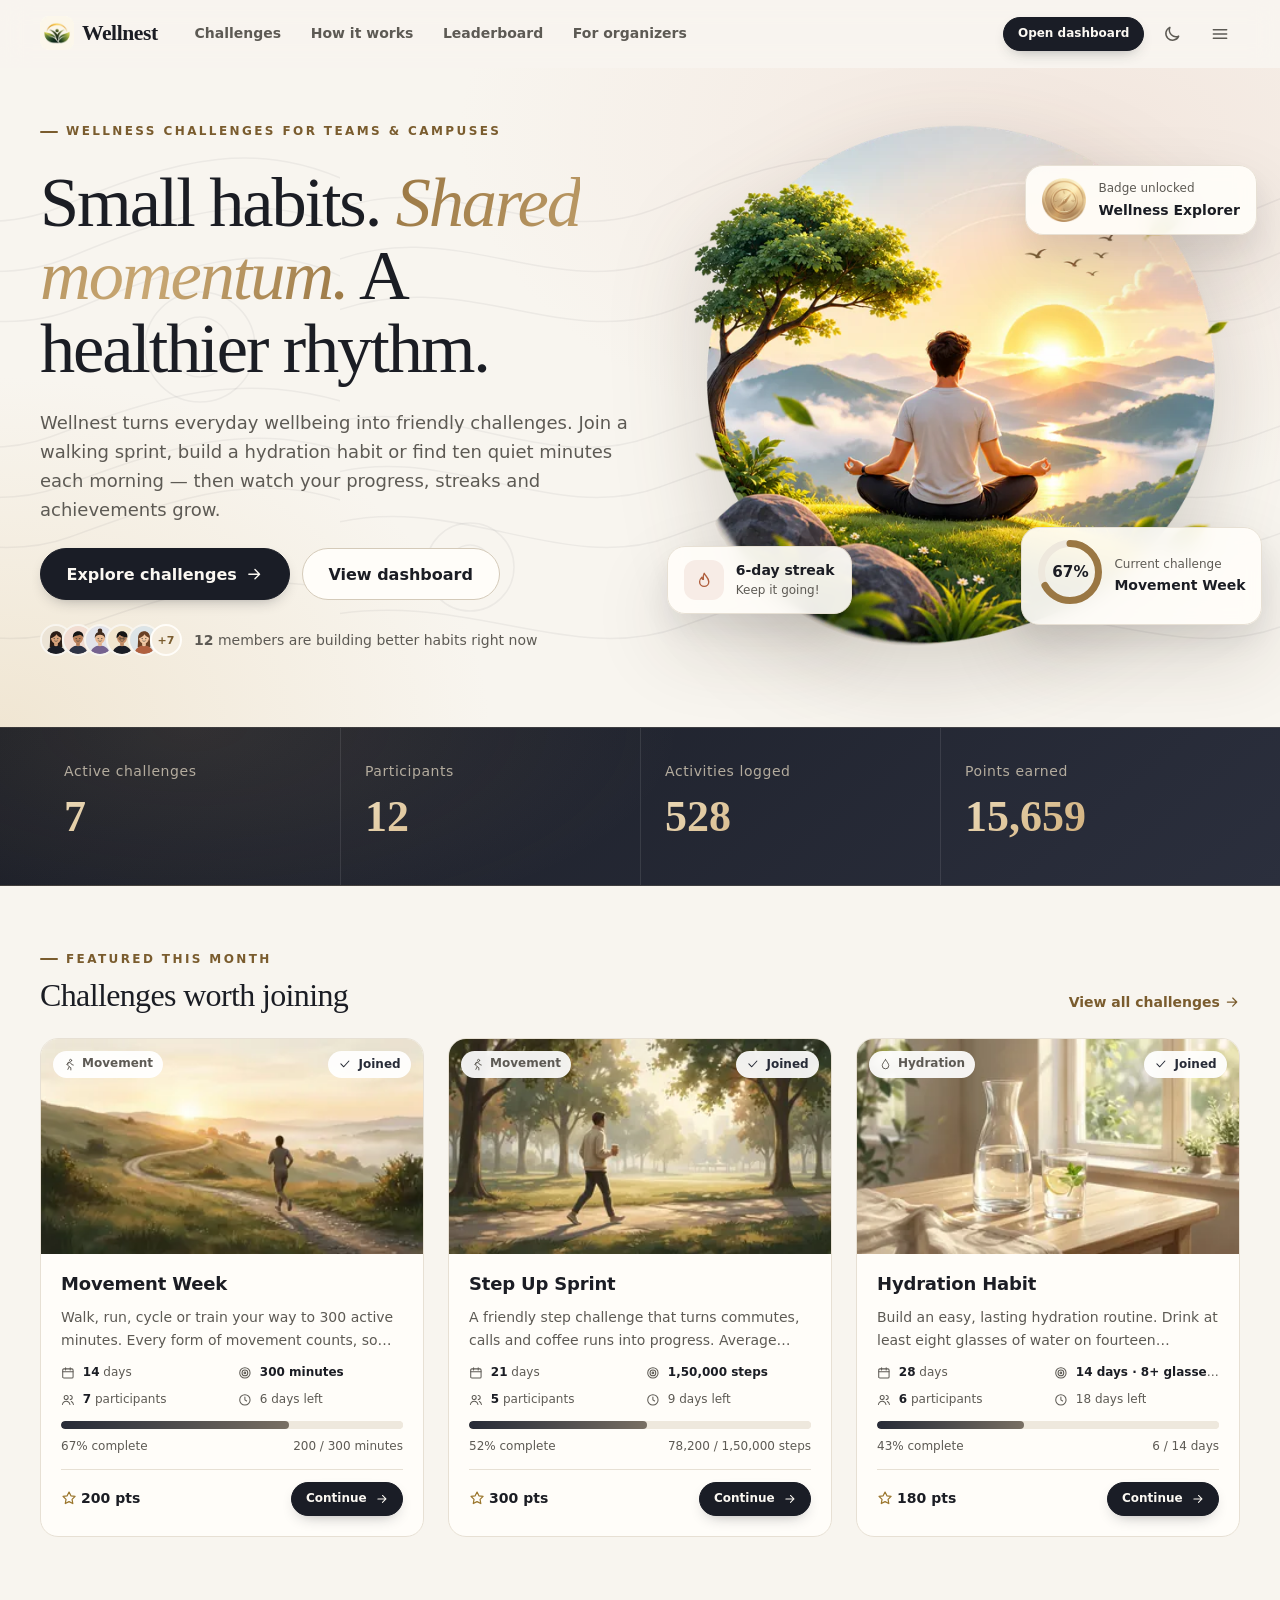
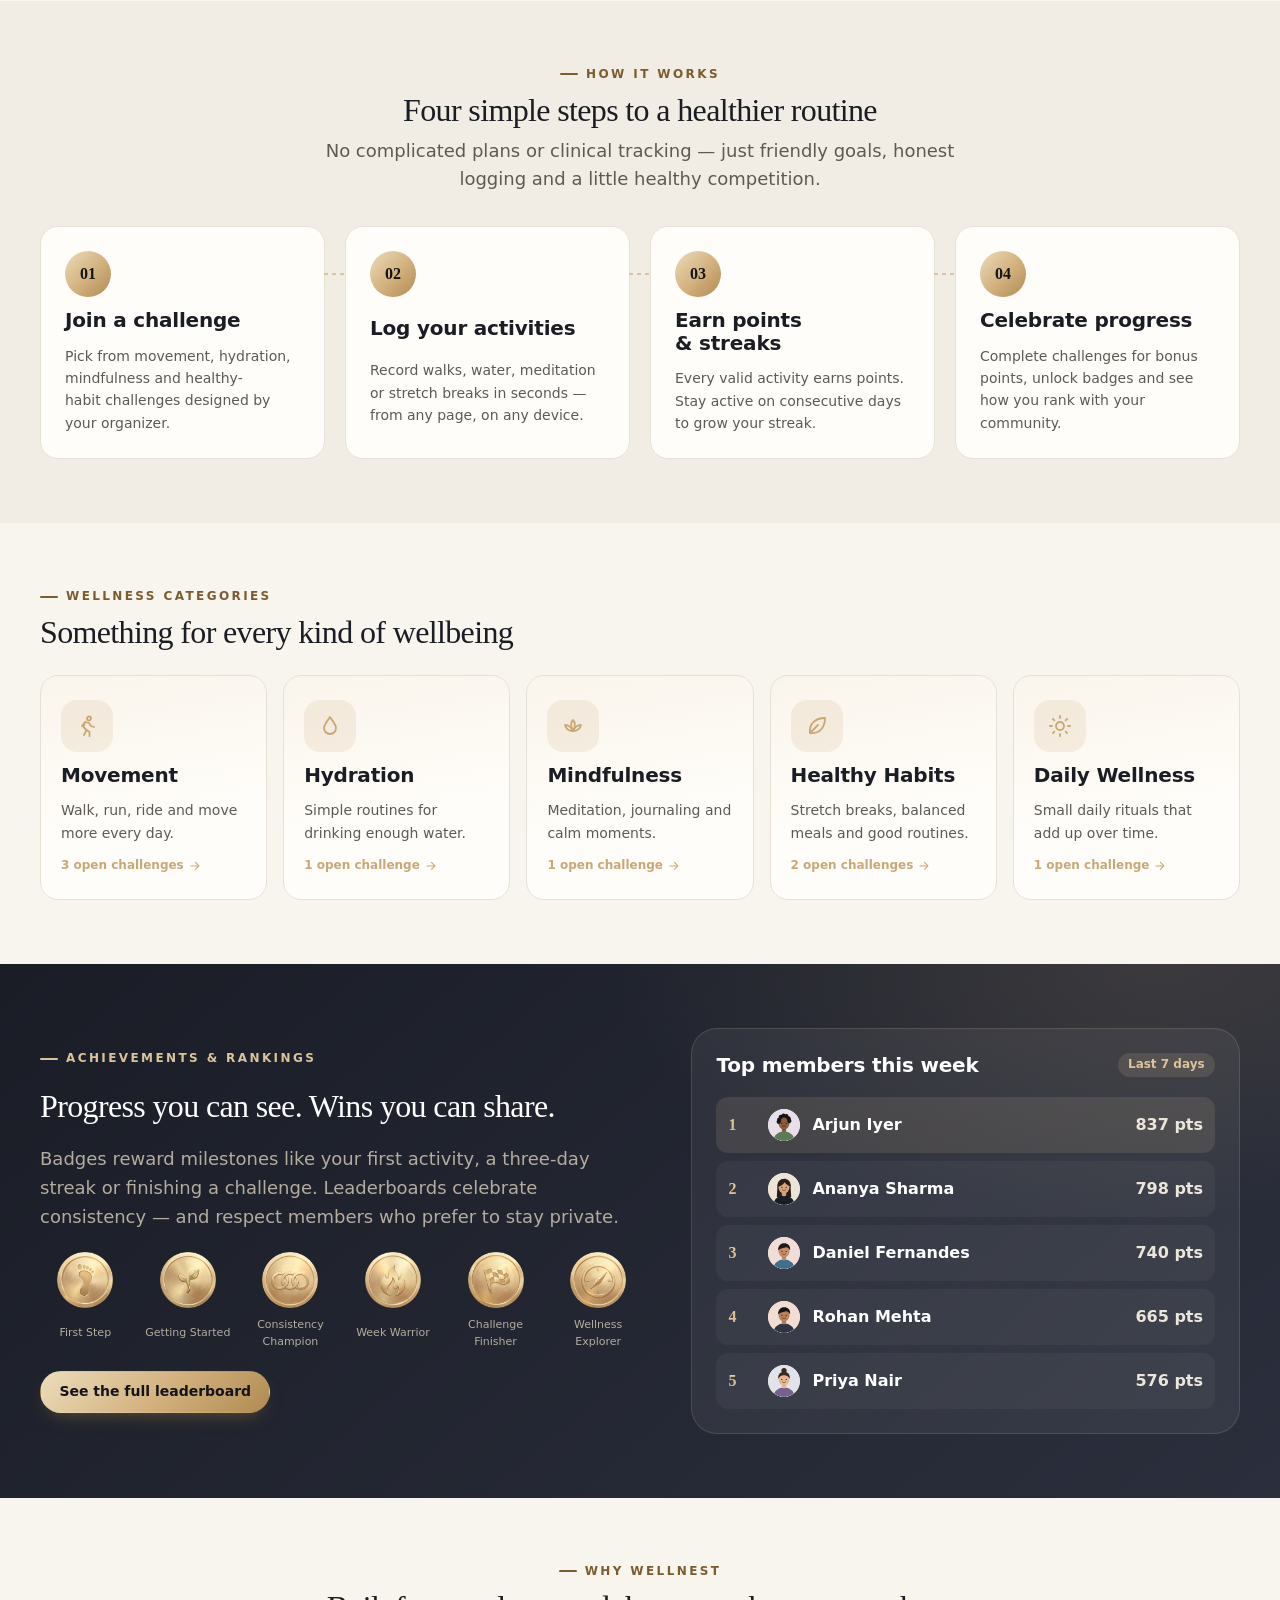
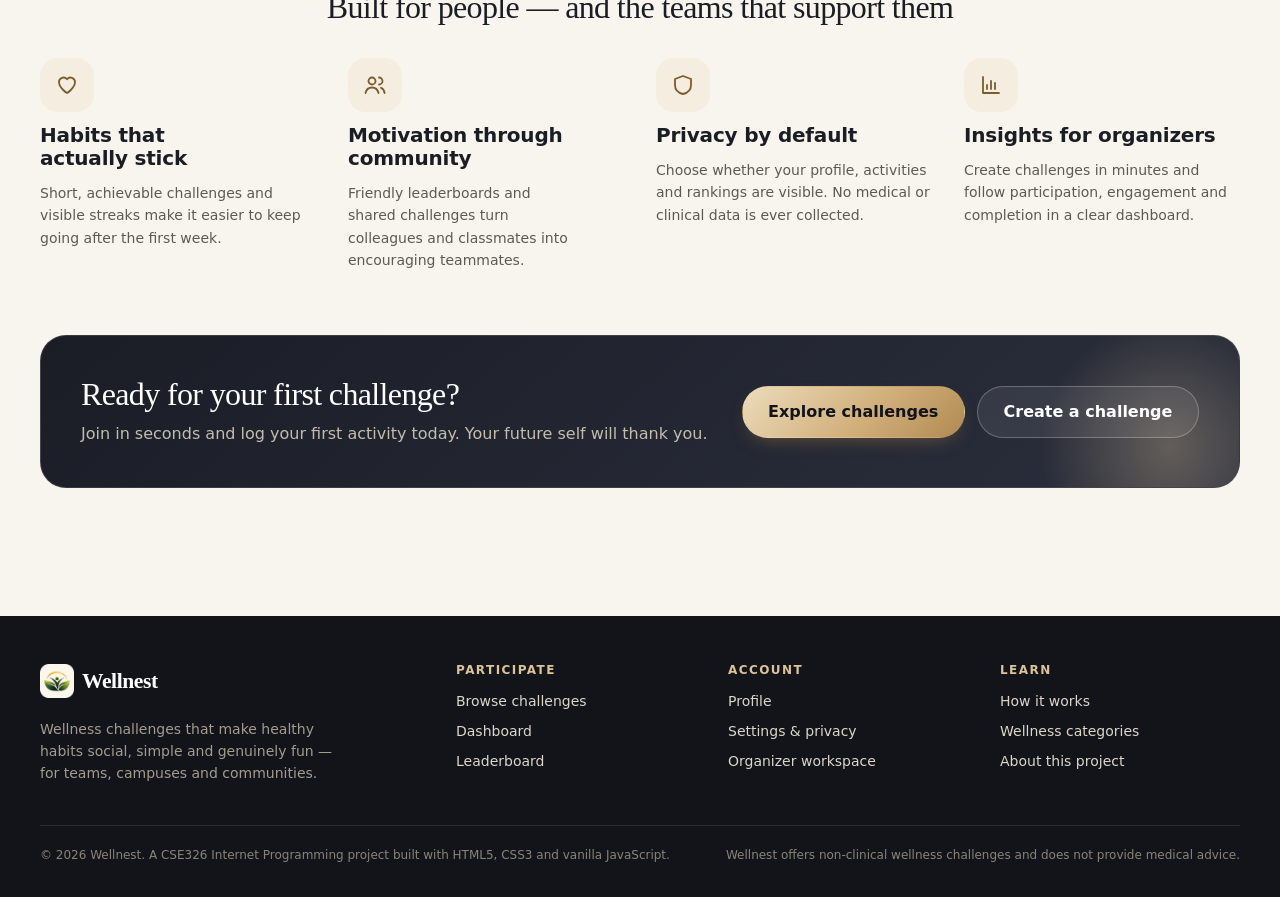
==== commit fc1a3623: "Add painted artwork, new logo and faster image loading - Replace the hero illustration with the sunr" ====
--- a/index.html
+++ b/index.html
@@ -6,7 +6,9 @@
   <title>Wellnest — Wellness challenges that build lasting habits</title>
   <meta name="description" content="Wellnest is a wellness challenge platform where organizations create non-clinical challenges and participants log activities, earn points, unlock achievements and climb leaderboards.">
   <meta name="theme-color" content="#1A1D26">
-  <link rel="icon" href="static/assets/icons/favicon.svg" type="image/svg+xml">
+  <link rel="icon" href="favicon.ico" sizes="any">
+  <link rel="icon" href="static/assets/icons/favicon-32.png" type="image/png" sizes="32x32">
+  <link rel="apple-touch-icon" href="static/assets/icons/apple-touch-icon.png">
   <link rel="stylesheet" href="static/css/main.css">
   <link rel="stylesheet" href="static/css/components.css">
   <link rel="stylesheet" href="static/css/pages.css">
@@ -38,24 +40,29 @@
           </div>
         </div>
 
-        <div class="hero__visual" aria-hidden="true">
-          <img class="hero__art" src="static/assets/images/backgrounds/hero-landscape.svg" alt="" width="640" height="600">
-          <div class="float-card float-card--ring">
+        <div class="hero__visual">
+          <img class="hero__art"
+            src="static/assets/images/backgrounds/hero-meditation-1120.webp"
+            srcset="static/assets/images/backgrounds/hero-meditation-640.webp 640w, static/assets/images/backgrounds/hero-meditation-1120.webp 1120w"
+            sizes="(max-width: 960px) min(560px, 92vw), 560px"
+            alt="A person meditating cross-legged on a grassy hilltop at sunrise, overlooking misty mountains and a glowing river"
+            width="1120" height="1094" fetchpriority="high" decoding="async">
+          <div class="float-card float-card--ring" aria-hidden="true">
             <div data-hero-ring></div>
             <div>
               <p class="float-card__label">Current challenge</p>
               <p class="float-card__title" data-hero-challenge>Movement Week</p>
             </div>
           </div>
-          <div class="float-card float-card--streak">
+          <div class="float-card float-card--streak" aria-hidden="true">
             <span class="float-card__icon"><svg class="icon"><use href="static/assets/icons/sprite.svg#flame"></use></svg></span>
             <div>
               <p class="float-card__title"><span data-hero-streak>0</span>-day streak</p>
               <p class="float-card__label">Keep it going!</p>
             </div>
           </div>
-          <div class="float-card float-card--badge">
-            <img src="static/assets/images/badges/consistency-champion.svg" alt="" width="44" height="44" data-hero-badge-img>
+          <div class="float-card float-card--badge" aria-hidden="true">
+            <img src="static/assets/images/badges/consistency-champion.webp" alt="" width="44" height="44" data-hero-badge-img>
             <div>
               <p class="float-card__label">Badge unlocked</p>
               <p class="float-card__title" data-hero-badge>Consistency Champion</p>
--- a/static/css/components.css
+++ b/static/css/components.css
@@ -1160,6 +1160,16 @@
   background: var(--color-surface-3);
 }
 
+/* Challenge covers are warm sunrise paintings. While one is still downloading,
+   its slot shows a matching soft gradient instead of an empty grey box. */
+.challenge-card__media img,
+.spotlight__media img,
+.detail-hero__cover,
+.challenge-row__thumb,
+.option-card--image img {
+  background: linear-gradient(160deg, #f4e8d0 0%, #e9d5b0 55%, #cdb88f 100%);
+}
+
 .challenge-card__media img {
   width: 100%;
   height: 100%;
@@ -1733,6 +1743,26 @@
   width: 90px;
 }
 
+/* The spot illustrations are painted to fade into ivory, so in dark mode they
+   sit on a small ivory card instead of floating on the dark surface. */
+:root[data-theme="dark"] .empty-state img,
+:root[data-theme="dark"] .not-found img {
+  padding: 6px;
+  border-radius: var(--radius-md);
+  background: #f9f1de;
+  box-shadow: 0 10px 30px rgba(0, 0, 0, 0.35);
+}
+
+@media (prefers-color-scheme: dark) {
+  :root:not([data-theme="light"]):not([data-theme="dark"]) .empty-state img,
+  :root:not([data-theme="light"]):not([data-theme="dark"]) .not-found img {
+    padding: 6px;
+    border-radius: var(--radius-md);
+    background: #f9f1de;
+    box-shadow: 0 10px 30px rgba(0, 0, 0, 0.35);
+  }
+}
+
 .app-error {
   display: grid;
   justify-items: center;
--- a/static/css/pages.css
+++ b/static/css/pages.css
@@ -230,10 +230,34 @@
 }
 
 .hero__art {
+  position: relative;
   width: 100%;
   max-width: 560px;
   margin-left: auto;
-  filter: drop-shadow(0 30px 50px rgba(26, 29, 38, 0.16));
+  filter: drop-shadow(0 30px 45px rgba(60, 46, 26, 0.18));
+  animation: rise-in 900ms var(--ease-out) both;
+}
+
+/* Soft champagne halo behind the illustration */
+.hero__visual::before {
+  content: "";
+  position: absolute;
+  top: 6%;
+  right: 4%;
+  width: 82%;
+  aspect-ratio: 1;
+  border-radius: 50%;
+  background: radial-gradient(circle, rgba(220, 195, 154, 0.38), rgba(220, 195, 154, 0) 68%);
+  filter: blur(12px);
+  pointer-events: none;
+}
+
+:root[data-theme="dark"] .hero__visual::before {
+  background: radial-gradient(circle, rgba(220, 195, 154, 0.24), rgba(220, 195, 154, 0) 70%);
+}
+
+:root[data-theme="dark"] .hero__art {
+  filter: drop-shadow(0 24px 60px rgba(201, 168, 116, 0.18));
 }
 
 .float-card {
@@ -270,21 +294,25 @@
   color: var(--cat-movement);
 }
 
+.float-card {
+  z-index: 1;
+}
+
+.float-card--badge {
+  top: 9%;
+  right: -3%;
+  animation-delay: -4s;
+}
+
 .float-card--ring {
-  top: 8%;
+  bottom: 7%;
+  right: -4%;
+}
+
+.float-card--streak {
+  bottom: 9%;
   left: -2%;
-}
-
-.float-card--streak {
-  bottom: 18%;
-  left: 4%;
   animation-delay: -2s;
-}
-
-.float-card--badge {
-  top: 46%;
-  right: -2%;
-  animation-delay: -4s;
 }
 
 .stats-band {
@@ -1726,7 +1754,7 @@
 
 .profile-hero__cover {
   height: 170px;
-  background: url("../assets/images/backgrounds/profile-cover.svg") center / cover no-repeat;
+  background: url("../assets/images/backgrounds/profile-cover.webp") center / cover no-repeat;
 }
 
 .profile-hero__body {
--- a/static/css/responsive.css
+++ b/static/css/responsive.css
@@ -250,12 +250,23 @@
     flex: 1 1 auto;
   }
 
+  .float-card--badge {
+    top: 4%;
+    right: 0;
+  }
+
+  /* Keep the meditator visible: one card below the artwork, no streak card */
   .float-card--ring {
-    left: 0;
-  }
-
-  .float-card--badge {
     right: 0;
+    bottom: -6%;
+  }
+
+  .float-card--streak {
+    display: none;
+  }
+
+  .hero__visual {
+    margin-bottom: var(--space-6);
   }
 
   .float-card {
